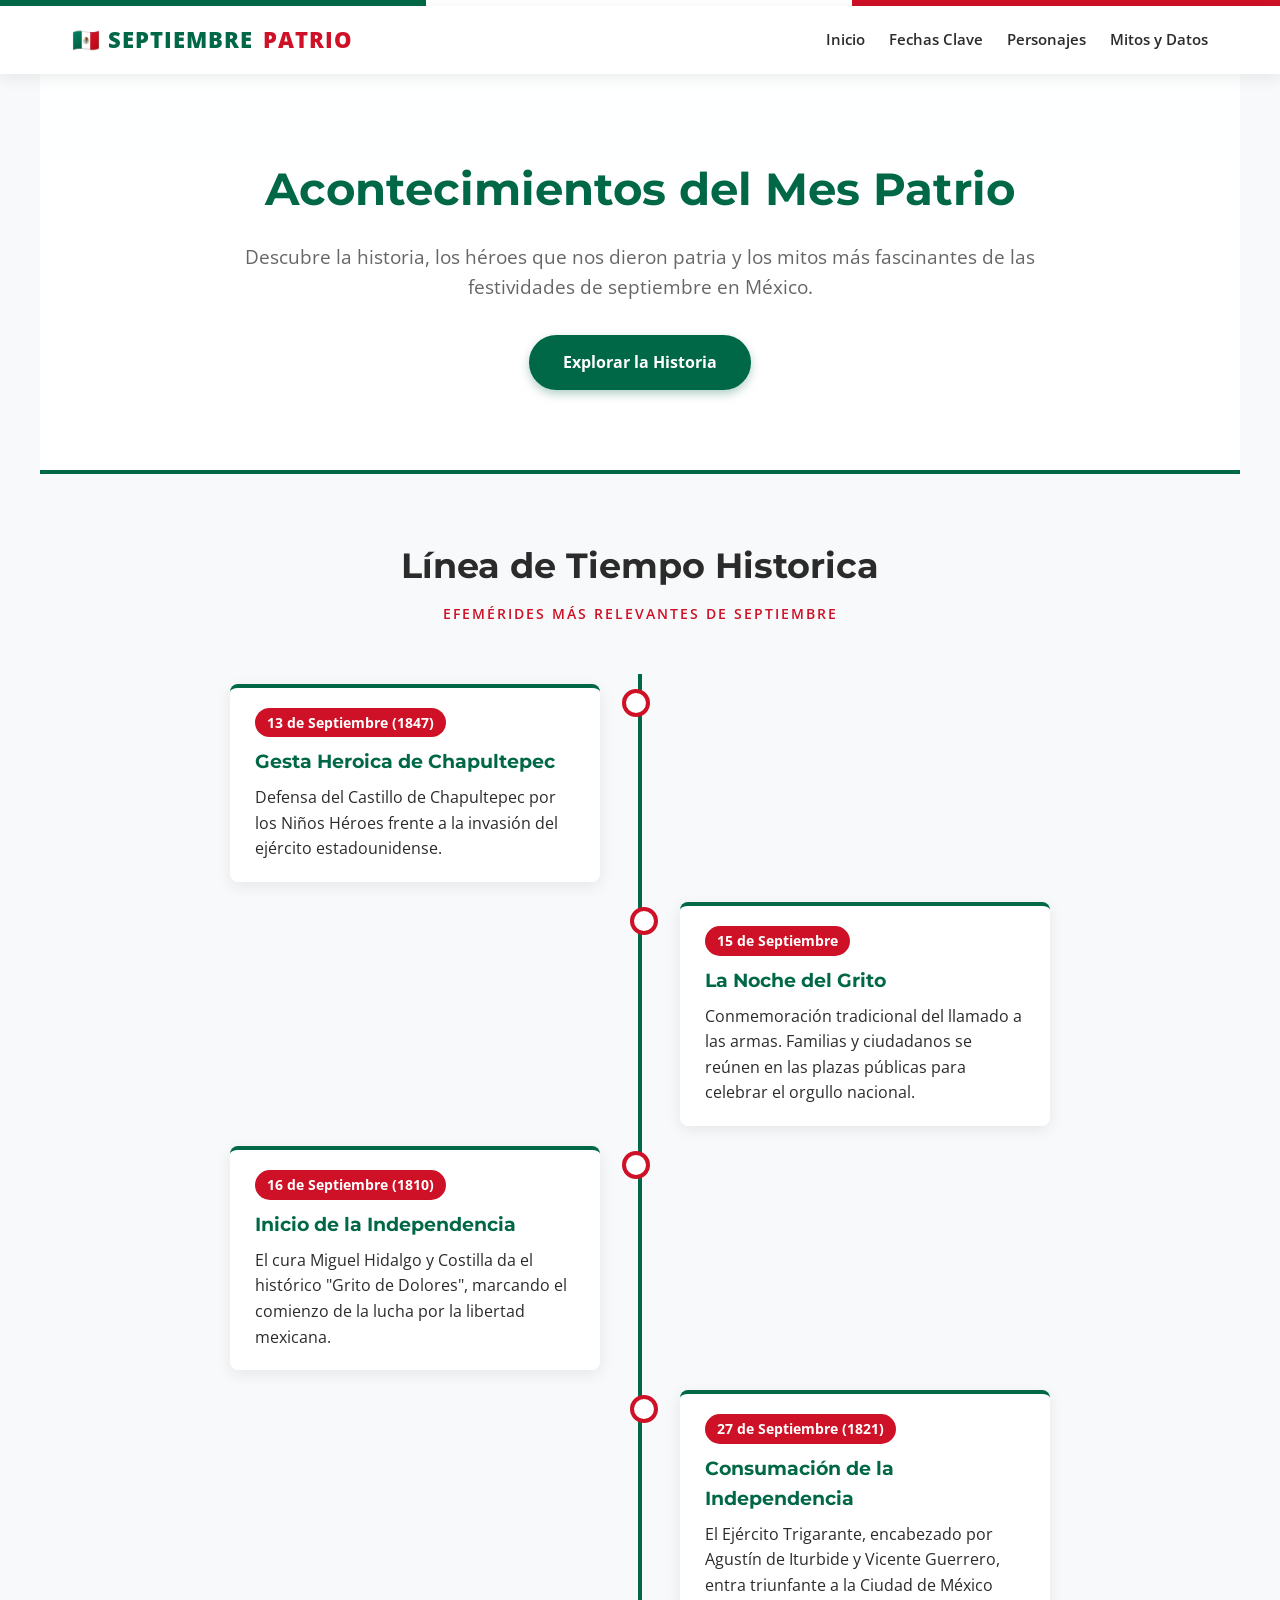
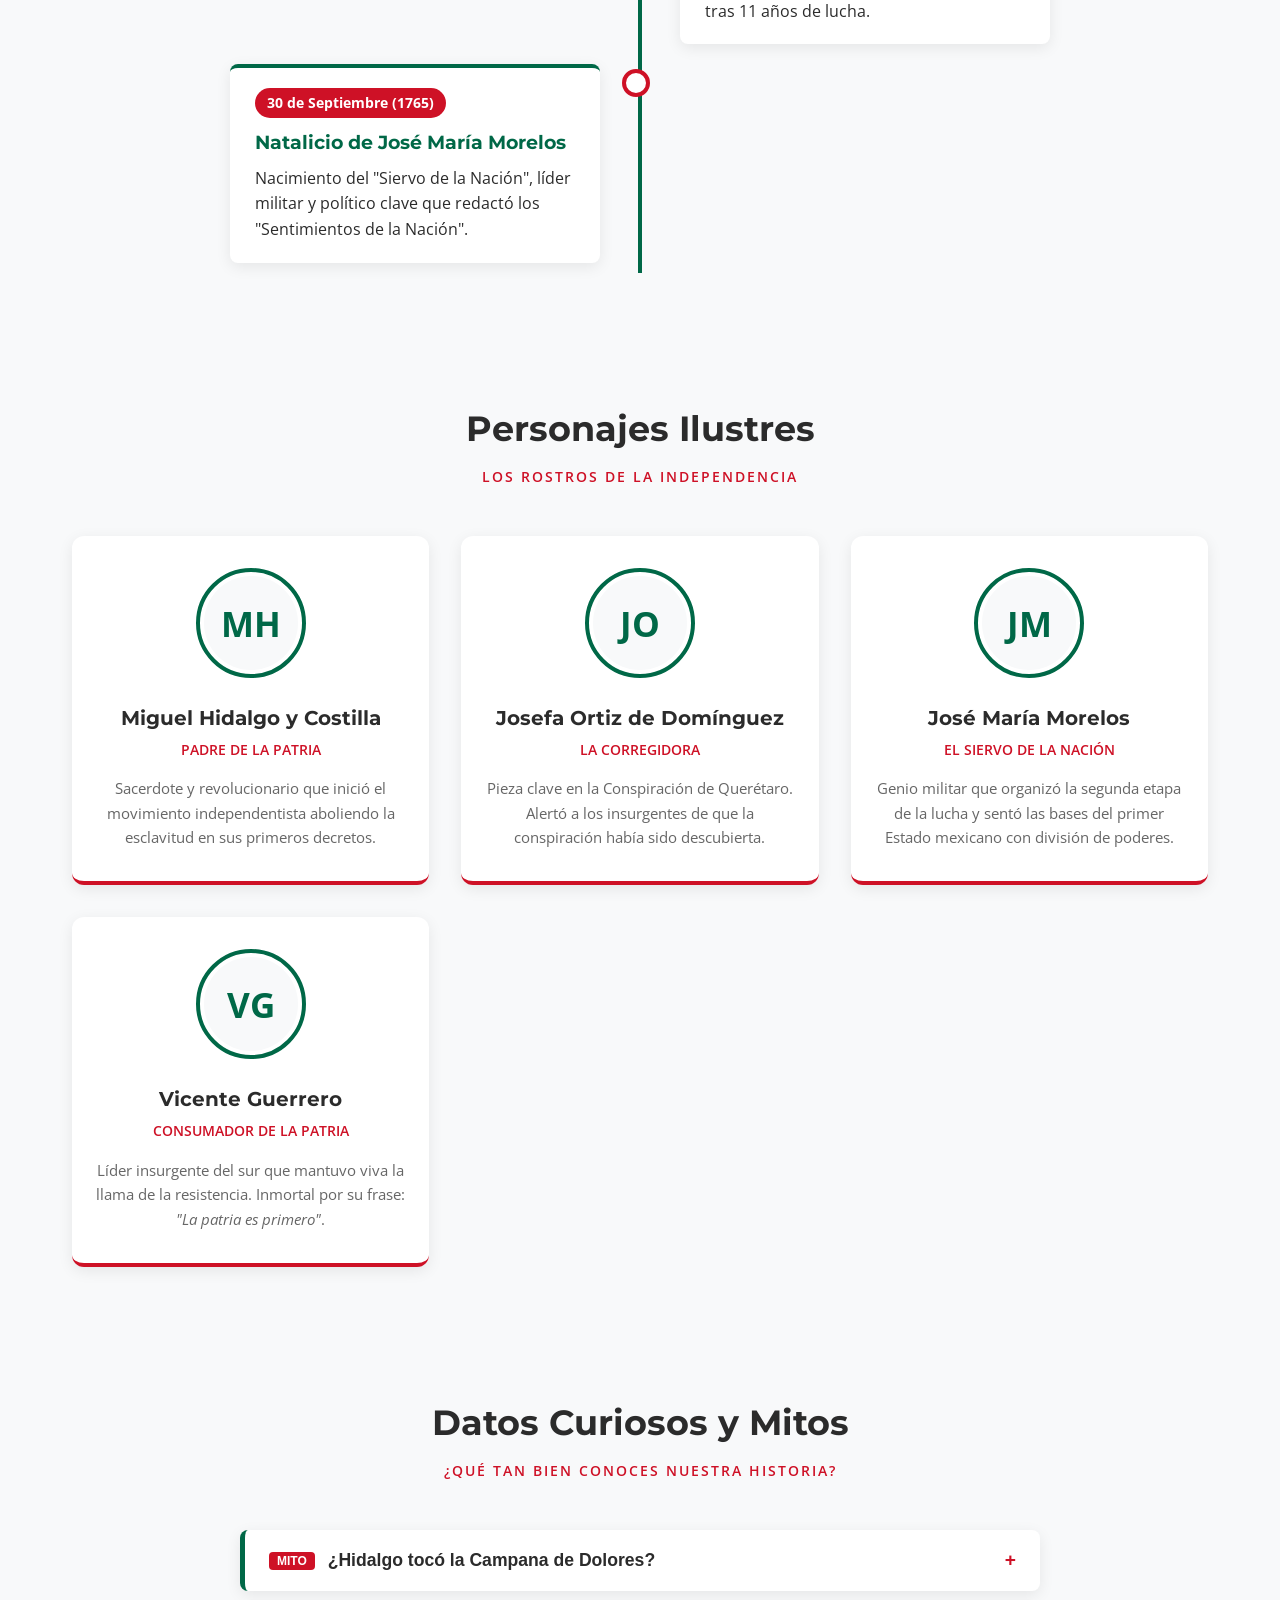
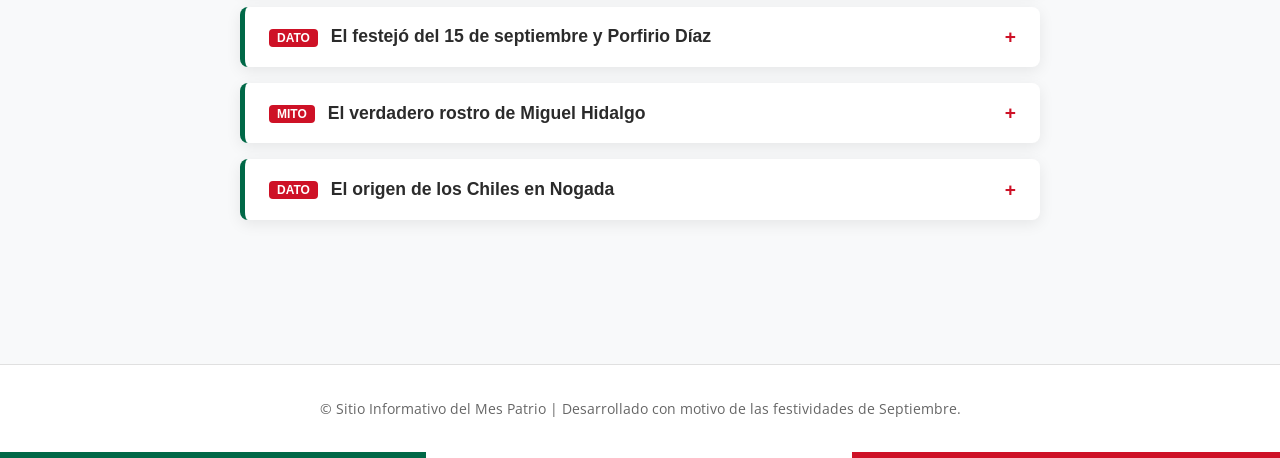
==== index.html @ 272db73e "Add files via upload" ====
<!DOCTYPE html>
<html lang="es">
<head>
    <meta charset="UTF-8">
    <meta name="viewport" content="width=device-width, initial-scale=1.0">
    <title>Acontecimientos del Mes Patrio - Septiembre</title>
    <!-- Fuente Google Fonts -->
    <link href="https://fonts.googleapis.com/css2?family=Montserrat:wght@400;600;700;800&family=Open+Sans:wght@400;600&display=swap" rel="stylesheet">
    
    <style>
                :root {
            --verde-patrio: #006847;
            --verde-hover: #004d34;
            --rojo-patrio: #CE1126;
            --rojo-hover: #a30d1e;
            --blanco: #FFFFFF;
            --gris-fondo: #F8F9FA;
            --gris-card: #FFFFFF;
            --texto-oscuro: #2B2B2B;
            --texto-suave: #666666;
            --dorado-acento: #D4AF37;
            --sombra-suave: 0 4px 15px rgba(0, 0, 0, 0.08);
            --sombra-fuerte: 0 8px 25px rgba(0, 0, 0, 0.15);
        }

        * {
            margin: 0;
            padding: 0;
            box-sizing: border-box;
        }

        body {
            font-family: 'Open Sans', sans-serif;
            background-color: var(--gris-fondo);
            color: var(--texto-oscuro);
            line-height: 1.6;
            scroll-behavior: smooth;
        }

        h1, h2, h3, h4 {
            font-family: 'Montserrat', sans-serif;
            font-weight: 700;
        }

        /* Listón tricolor superior */
        .liston-patrio {
            height: 6px;
            width: 100%;
            background: linear-gradient(90deg, var(--verde-patrio) 33.3%, var(--blanco) 33.3%, var(--blanco) 66.6%, var(--rojo-patrio) 66.6%);
        }

                header {
            background-color: var(--blanco);
            box-shadow: var(--sombra-suave);
            position: sticky;
            top: 0;
            z-index: 1000;
        }

        nav {
            max-width: 1200px;
            margin: 0 auto;
            display: flex;
            justify-content: space-between;
            align-items: center;
            padding: 1rem 2rem;
        }

        .logo {
            font-size: 1.4rem;
            font-weight: 800;
            color: var(--verde-patrio);
            text-transform: uppercase;
            letter-spacing: 1px;
            display: flex;
            align-items: center;
            gap: 10px;
        }

        .logo span {
            color: var(--rojo-patrio);
        }

        .nav-links {
            display: flex;
            list-style: none;
            gap: 1.5rem;
        }

        .nav-links a {
            text-decoration: none;
            color: var(--texto-oscuro);
            font-weight: 600;
            transition: color 0.3s ease;
            font-size: 0.95rem;
        }

        .nav-links a:hover {
            color: var(--verde-patrio);
        }

                .hero {
            background: linear-gradient(rgba(255, 255, 255, 0.92), rgba(255, 255, 255, 0.95)),
                        url('https://images.unsplash.com/photo-1568402102990-bc541580b59f?auto=format&fit=crop&q=80') center/cover;
            padding: 5rem 2rem;
            text-align: center;
            border-bottom: 4px solid var(--verde-patrio);
        }

        .hero-container {
            max-width: 800px;
            margin: 0 auto;
        }

        .hero h1 {
            font-size: 2.8rem;
            color: var(--verde-patrio);
            margin-bottom: 1rem;
        }

        .hero p {
            font-size: 1.2rem;
            color: var(--texto-suave);
            margin-bottom: 2rem;
        }

        .btn-accion {
            display: inline-block;
            background-color: var(--verde-patrio);
            color: var(--blanco);
            padding: 0.8rem 2rem;
            border-radius: 50px;
            text-decoration: none;
            font-weight: 700;
            transition: all 0.3s ease;
            box-shadow: 0 4px 10px rgba(0, 104, 71, 0.3);
            border: 2px solid var(--verde-patrio);
        }

        .btn-accion:hover {
            background-color: var(--verde-hover);
            transform: translateY(-2px);
            box-shadow: 0 6px 15px rgba(0, 104, 71, 0.4);
        }

                section {
            padding: 4rem 2rem;
            max-width: 1200px;
            margin: 0 auto;
        }

        .titulo-seccion {
            text-align: center;
            font-size: 2.2rem;
            margin-bottom: 0.5rem;
            color: var(--texto-oscuro);
        }

        .subtitulo-seccion {
            text-align: center;
            color: var(--rojo-patrio);
            font-weight: 600;
            text-transform: uppercase;
            letter-spacing: 2px;
            font-size: 0.9rem;
            margin-bottom: 3rem;
        }

                .timeline {
            position: relative;
            max-width: 900px;
            margin: 0 auto;
        }

        .timeline::after {
            content: '';
            position: absolute;
            width: 4px;
            background-color: var(--verde-patrio);
            top: 0;
            bottom: 0;
            left: 50%;
            margin-left: -2px;
        }

        .timeline-item {
            padding: 10px 40px;
            position: relative;
            background-color: inherit;
            width: 50%;
        }

        .timeline-item::after {
            content: '';
            position: absolute;
            width: 20px;
            height: 20px;
            right: -10px;
            background-color: var(--blanco);
            border: 4px solid var(--rojo-patrio);
            top: 15px;
            border-radius: 50%;
            z-index: 1;
        }

        .left {
            left: 0;
        }

        .right {
            left: 50%;
        }

        .right::after {
            left: -10px;
        }

        .timeline-content {
            padding: 20px 25px;
            background-color: var(--blanco);
            position: relative;
            border-radius: 8px;
            box-shadow: var(--sombra-suave);
            border-top: 4px solid var(--verde-patrio);
        }

        .timeline-fecha {
            display: inline-block;
            background-color: var(--rojo-patrio);
            color: var(--blanco);
            padding: 4px 12px;
            border-radius: 20px;
            font-size: 0.85rem;
            font-weight: 700;
            margin-bottom: 10px;
        }

        .timeline-content h3 {
            color: var(--verde-patrio);
            margin-bottom: 8px;
        }

                .grid-personajes {
            display: grid;
            grid-template-columns: repeat(auto-fit, minmax(280px, 1fr));
            gap: 2rem;
        }

        .card-personaje {
            background-color: var(--blanco);
            border-radius: 12px;
            overflow: hidden;
            box-shadow: var(--sombra-suave);
            transition: transform 0.3s ease, box-shadow 0.3s ease;
            border-bottom: 4px solid var(--rojo-patrio);
            text-align: center;
            padding: 2rem 1.5rem;
        }

        .card-personaje:hover {
            transform: translateY(-8px);
            box-shadow: var(--sombra-fuerte);
        }

        .avatar-container {
            width: 110px;
            height: 110px;
            margin: 0 auto 1.5rem auto;
            border-radius: 50%;
            border: 4px solid var(--verde-patrio);
            padding: 4px;
            background-color: var(--blanco);
        }

        .avatar-placeholder {
            width: 100%;
            height: 100%;
            border-radius: 50%;
            background-color: var(--gris-fondo);
            display: flex;
            align-items: center;
            justify-content: center;
            font-size: 2.2rem;
            color: var(--verde-patrio);
            font-weight: bold;
        }

        .card-personaje h3 {
            color: var(--texto-oscuro);
            font-size: 1.25rem;
            margin-bottom: 0.3rem;
        }

        .card-personaje .rol {
            color: var(--rojo-patrio);
            font-weight: 600;
            font-size: 0.85rem;
            margin-bottom: 1rem;
            text-transform: uppercase;
        }

        .card-personaje p {
            font-size: 0.95rem;
            color: var(--texto-suave);
        }

        .accordion-container {
            max-width: 800px;
            margin: 0 auto;
        }

        .accordion-item {
            background-color: var(--blanco);
            margin-bottom: 1rem;
            border-radius: 8px;
            box-shadow: var(--sombra-suave);
            border-left: 5px solid var(--verde-patrio);
            overflow: hidden;
        }

        .accordion-header {
            width: 100%;
            padding: 1.2rem 1.5rem;
            background: none;
            border: none;
            text-align: left;
            font-size: 1.1rem;
            font-weight: 700;
            color: var(--texto-oscuro);
            cursor: pointer;
            display: flex;
            justify-content: space-between;
            align-items: center;
            transition: background-color 0.3s ease;
        }

        .accordion-header:hover {
            background-color: rgba(0, 104, 71, 0.03);
        }

        .accordion-icon {
            font-size: 1.2rem;
            color: var(--rojo-patrio);
            transition: transform 0.3s ease;
        }

        .accordion-content {
            padding: 0 1.5rem;
            max-height: 0;
            overflow: hidden;
            transition: max-height 0.3s ease, padding 0.3s ease;
            background-color: #FAFAFA;
            color: var(--texto-suave);
        }

        .accordion-item.active .accordion-content {
            padding: 1.2rem 1.5rem;
            max-height: 300px;
            border-top: 1px solid #EEEEEE;
        }

        .accordion-item.active .accordion-icon {
            transform: rotate(45deg);
        }

        .badge-mito {
            background-color: var(--rojo-patrio);
            color: var(--blanco);
            font-size: 0.75rem;
            padding: 2px 8px;
            border-radius: 4px;
            margin-right: 8px;
            vertical-align: middle;
        }


        footer {
            background-color: var(--blanco);
            border-top: 1px solid #E0E0E0;
            padding-top: 2rem;
            margin-top: 4rem;
        }

        .footer-content {
            max-width: 1200px;
            margin: 0 auto;
            padding: 0 2rem 2rem 2rem;
            text-align: center;
        }

        .footer-content p {
            color: var(--texto-suave);
            font-size: 0.9rem;
        }

              @media (max-width: 768px) {
            .nav-links {
                display: none; /* En producción se puede agregar menú hamburguesa */
            }

            .hero h1 {
                font-size: 2rem;
            }

            .timeline::after {
                left: 31px;
            }

            .timeline-item {
                width: 100%;
                padding-left: 70px;
                padding-right: 25px;
            }

            .timeline-item::after {
                left: 21px;
            }

            .right {
                left: 0%;
            }
        }
    </style>
</head>
<body>

    <!-- LISTÓN PATRIO TRICOLOR SUPERIOR -->
    <div class="liston-patrio"></div>

    <!-- NAVEGACIÓN -->
    <header>
        <nav>
            <div class="logo">
                🇲🇽 Septiembre <span>Patrio</span>
            </div>
            <ul class="nav-links">
                <li><a href="#inicio">Inicio</a></li>
                <li><a href="#linea-tiempo">Fechas Clave</a></li>
                <li><a href="#personajes">Personajes</a></li>
                <li><a href="#mitos">Mitos y Datos</a></li>
            </ul>
        </nav>
    </header>

    <!-- HERO BANNER -->
    <section id="inicio" class="hero">
        <div class="hero-container">
            <h1>Acontecimientos del Mes Patrio</h1>
            <p>Descubre la historia, los héroes que nos dieron patria y los mitos más fascinantes de las festividades de septiembre en México.</p>
            <a href="#linea-tiempo" class="btn-accion">Explorar la Historia</a>
        </div>
    </section>

    <!-- SECCIÓN 1: LÍNEA DE TIEMPO -->
    <section id="linea-tiempo">
        <h2 class="titulo-seccion">Línea de Tiempo Historica</h2>
        <p class="subtitulo-seccion">Efemérides más relevantes de Septiembre</p>

        <div class="timeline">
            <!-- 13 Septiembre -->
            <div class="timeline-item left">
                <div class="timeline-content">
                    <span class="timeline-fecha">13 de Septiembre (1847)</span>
                    <h3>Gesta Heroica de Chapultepec</h3>
                    <p>Defensa del Castillo de Chapultepec por los Niños Héroes frente a la invasión del ejército estadounidense.</p>
                </div>
            </div>

            <!-- 15 Septiembre -->
            <div class="timeline-item right">
                <div class="timeline-content">
                    <span class="timeline-fecha">15 de Septiembre</span>
                    <h3>La Noche del Grito</h3>
                    <p>Conmemoración tradicional del llamado a las armas. Familias y ciudadanos se reúnen en las plazas públicas para celebrar el orgullo nacional.</p>
                </div>
            </div>

            <!-- 16 Septiembre -->
            <div class="timeline-item left">
                <div class="timeline-content">
                    <span class="timeline-fecha">16 de Septiembre (1810)</span>
                    <h3>Inicio de la Independencia</h3>
                    <p>El cura Miguel Hidalgo y Costilla da el histórico "Grito de Dolores", marcando el comienzo de la lucha por la libertad mexicana.</p>
                </div>
            </div>

            <!-- 27 Septiembre -->
            <div class="timeline-item right">
                <div class="timeline-content">
                    <span class="timeline-fecha">27 de Septiembre (1821)</span>
                    <h3>Consumación de la Independencia</h3>
                    <p>El Ejército Trigarante, encabezado por Agustín de Iturbide y Vicente Guerrero, entra triunfante a la Ciudad de México tras 11 años de lucha.</p>
                </div>
            </div>

            <!-- 30 Septiembre -->
            <div class="timeline-item left">
                <div class="timeline-content">
                    <span class="timeline-fecha">30 de Septiembre (1765)</span>
                    <h3>Natalicio de José María Morelos</h3>
                    <p>Nacimiento del "Siervo de la Nación", líder militar y político clave que redactó los "Sentimientos de la Nación".</p>
                </div>
            </div>
        </div>
    </section>

    <!-- SECCIÓN 2: PERSONAJES ILUSTRES -->
    <section id="personajes">
        <h2 class="titulo-seccion">Personajes Ilustres</h2>
        <p class="subtitulo-seccion">Los rostros de la Independencia</p>

        <div class="grid-personajes">
            <!-- Personaje 1 -->
            <div class="card-personaje">
                <div class="avatar-container">
                    <div class="avatar-placeholder">MH</div>
                </div>
                <h3>Miguel Hidalgo y Costilla</h3>
                <div class="rol">Padre de la Patria</div>
                <p>Sacerdote y revolucionario que inició el movimiento independentista aboliendo la esclavitud en sus primeros decretos.</p>
            </div>

            <!-- Personaje 2 -->
            <div class="card-personaje">
                <div class="avatar-container">
                    <div class="avatar-placeholder">JO</div>
                </div>
                <h3>Josefa Ortiz de Domínguez</h3>
                <div class="rol">La Corregidora</div>
                <p>Pieza clave en la Conspiración de Querétaro. Alertó a los insurgentes de que la conspiración había sido descubierta.</p>
            </div>

            <!-- Personaje 3 -->
            <div class="card-personaje">
                <div class="avatar-container">
                    <div class="avatar-placeholder">JM</div>
                </div>
                <h3>José María Morelos</h3>
                <div class="rol">El Siervo de la Nación</div>
                <p>Genio militar que organizó la segunda etapa de la lucha y sentó las bases del primer Estado mexicano con división de poderes.</p>
            </div>

            <!-- Personaje 4 -->
            <div class="card-personaje">
                <div class="avatar-container">
                    <div class="avatar-placeholder">VG</div>
                </div>
                <h3>Vicente Guerrero</h3>
                <div class="rol">Consumador de la Patria</div>
                <p>Líder insurgente del sur que mantuvo viva la llama de la resistencia. Inmortal por su frase: <em>"La patria es primero"</em>.</p>
            </div>
        </div>
    </section>

    <!-- SECCIÓN 3: DATOS CURIOSOS Y MITOS -->
    <section id="mitos">
        <h2 class="titulo-seccion">Datos Curiosos y Mitos</h2>
        <p class="subtitulo-seccion">¿Qué tan bien conoces nuestra historia?</p>

        <div class="accordion-container">
            <!-- Mito 1 -->
            <div class="accordion-item">
                <button class="accordion-header">
                    <span><span class="badge-mito">MITO</span> ¿Hidalgo tocó la Campana de Dolores?</span>
                    <span class="accordion-icon">+</span>
                </button>
                <div class="accordion-content">
                    <p><strong>La Realidad:</strong> Miguel Hidalgo no tocó la campana esa madrugada. Quien llamó a misa a los feligreses fue el campanero de la parroquia, José Galván, mientras Hidalgo convocaba a la gente en el atrio.</p>
                </div>
            </div>

            <!-- Mito 2 -->
            <div class="accordion-item">
                <button class="accordion-header">
                    <span><span class="badge-mito">DATO</span> El festejó del 15 de septiembre y Porfirio Díaz</span>
                    <span class="accordion-icon">+</span>
                </button>
                <div class="accordion-content">
                    <p>Existe el mito popular de que Porfirio Díaz movió el Grito al 15 de septiembre para hacerlo coincidir con su cumpleaños. Sin embargo, la celebración ya se realizaba desde la década de 1840 la noche del 15 para evitar la fatiga del mediodía siguiente.</p>
                </div>
            </div>

            <!-- Mito 3 -->
            <div class="accordion-item">
                <button class="accordion-header">
                    <span><span class="badge-mito">MITO</span> El verdadero rostro de Miguel Hidalgo</span>
                    <span class="accordion-icon">+</span>
                </button>
                <div class="accordion-content">
                    <p><strong>La Realidad:</strong> No existe ningún retrato contemporáneo realizado en vida a Miguel Hidalgo. El cuadro oficial más difundido fue pintado décadas después por encargo del emperador Maximiliano de Habsburgo, utilizando la figura de un sacerdote belga como modelo.</p>
                </div>
            </div>

            <!-- Mito 4 -->
            <div class="accordion-item">
                <button class="accordion-header">
                    <span><span class="badge-mito">DATO</span> El origen de los Chiles en Nogada</span>
                    <span class="accordion-icon">+</span>
                </button>
                <div class="accordion-content">
                    <p>Este célebre platillo fue creado por las monjas agustinas del convento de Santa Mónica en Puebla para celebrar la firma de los Tratados de Córdoba y homenajear a Agustín de Iturbide, representando los colores del Ejército Trigarante (verde, blanco y rojo).</p>
                </div>
            </div>
        </div>
    </section>

    <!-- FOOTER -->
    <footer>
        <div class="footer-content">
            <p>&copy; Sitio Informativo del Mes Patrio | Desarrollado con motivo de las festividades de Septiembre.</p>
        </div>
        <div class="liston-patrio"></div>
    </footer>

    <!-- INTERACTIVIDAD CON JAVASCRIPT -->
    <script>
        // Lógica para el Acordeón de Mitos y Datos Curiosos
        document.querySelectorAll('.accordion-header').forEach(button => {
            button.addEventListener('click', () => {
                const accordionItem = button.parentElement;
                
                // Cierra otros items abiertos
                document.querySelectorAll('.accordion-item').forEach(item => {
                    if (item !== accordionItem) {
                        item.classList.remove('active');
                    }
                });

                // Alterna el estado del clickeado
                accordionItem.classList.toggle('active');
            });
        });
    </script>
</body>
</html>
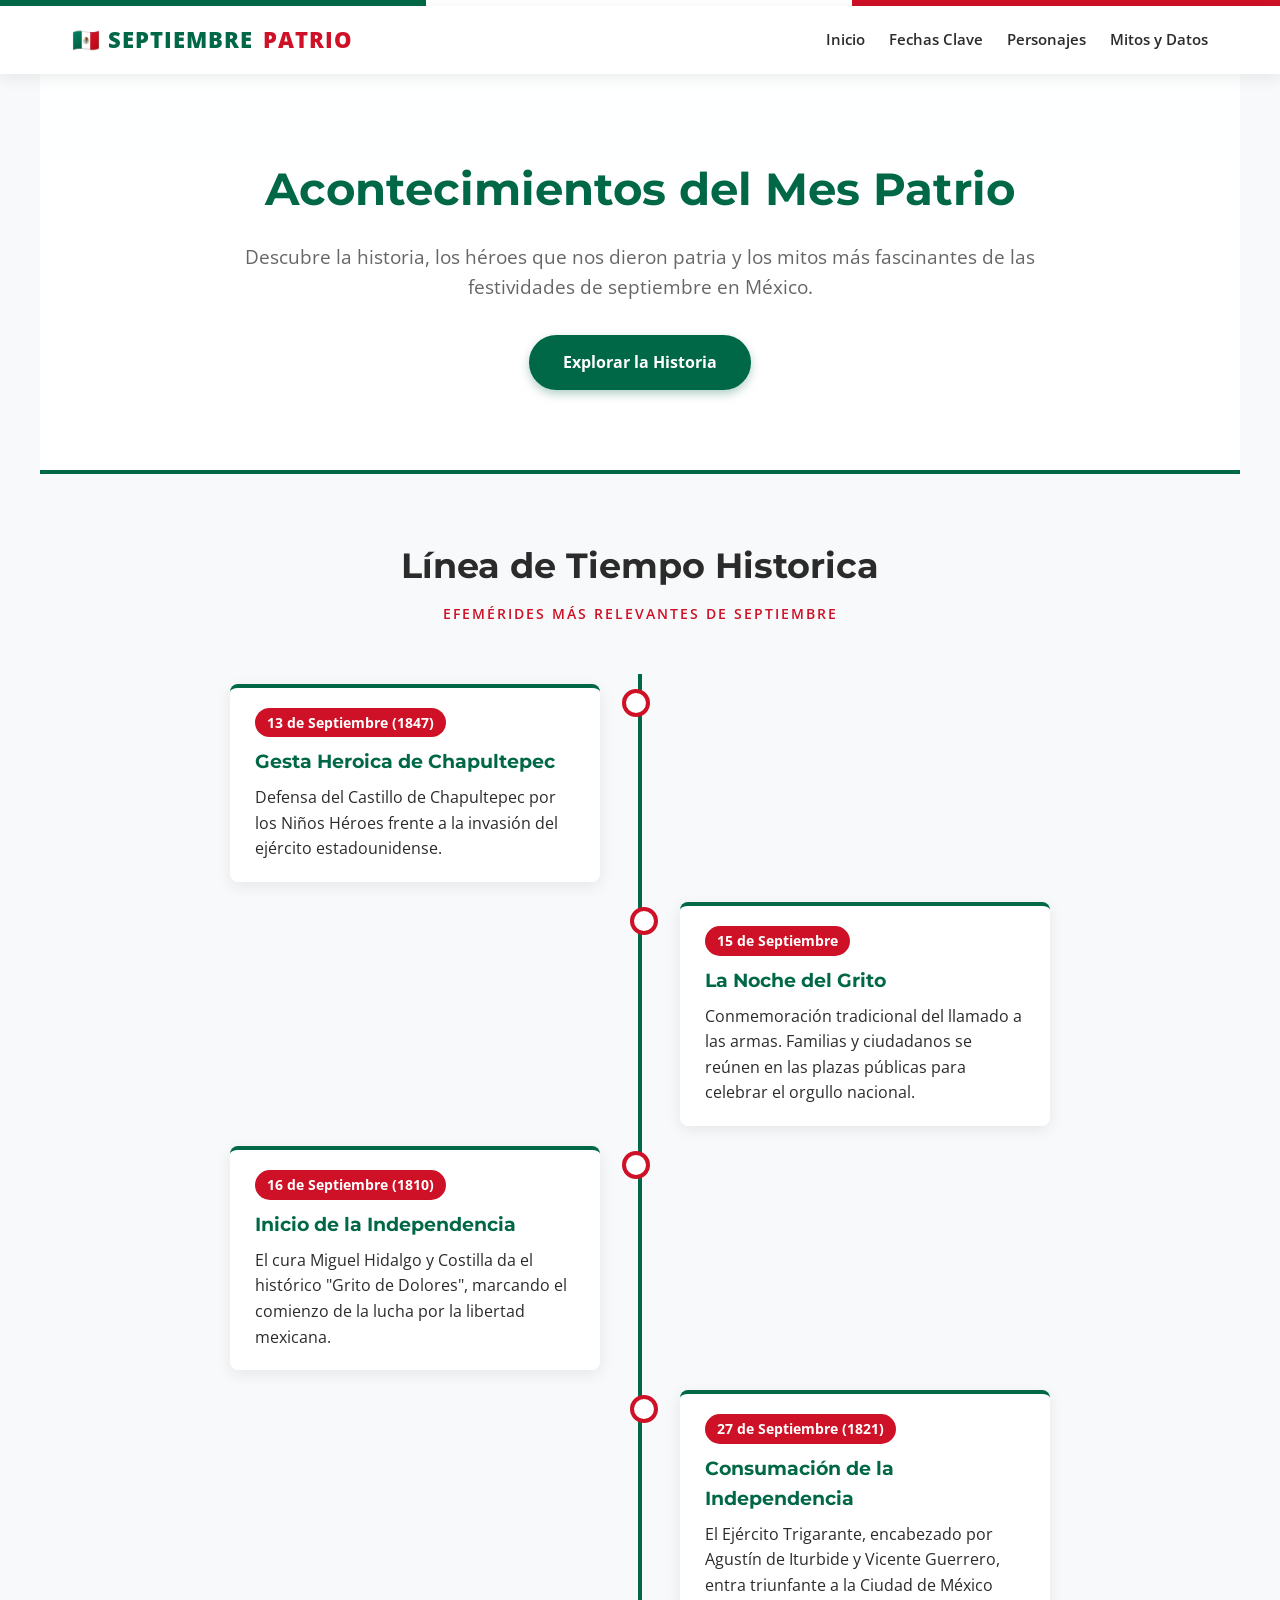
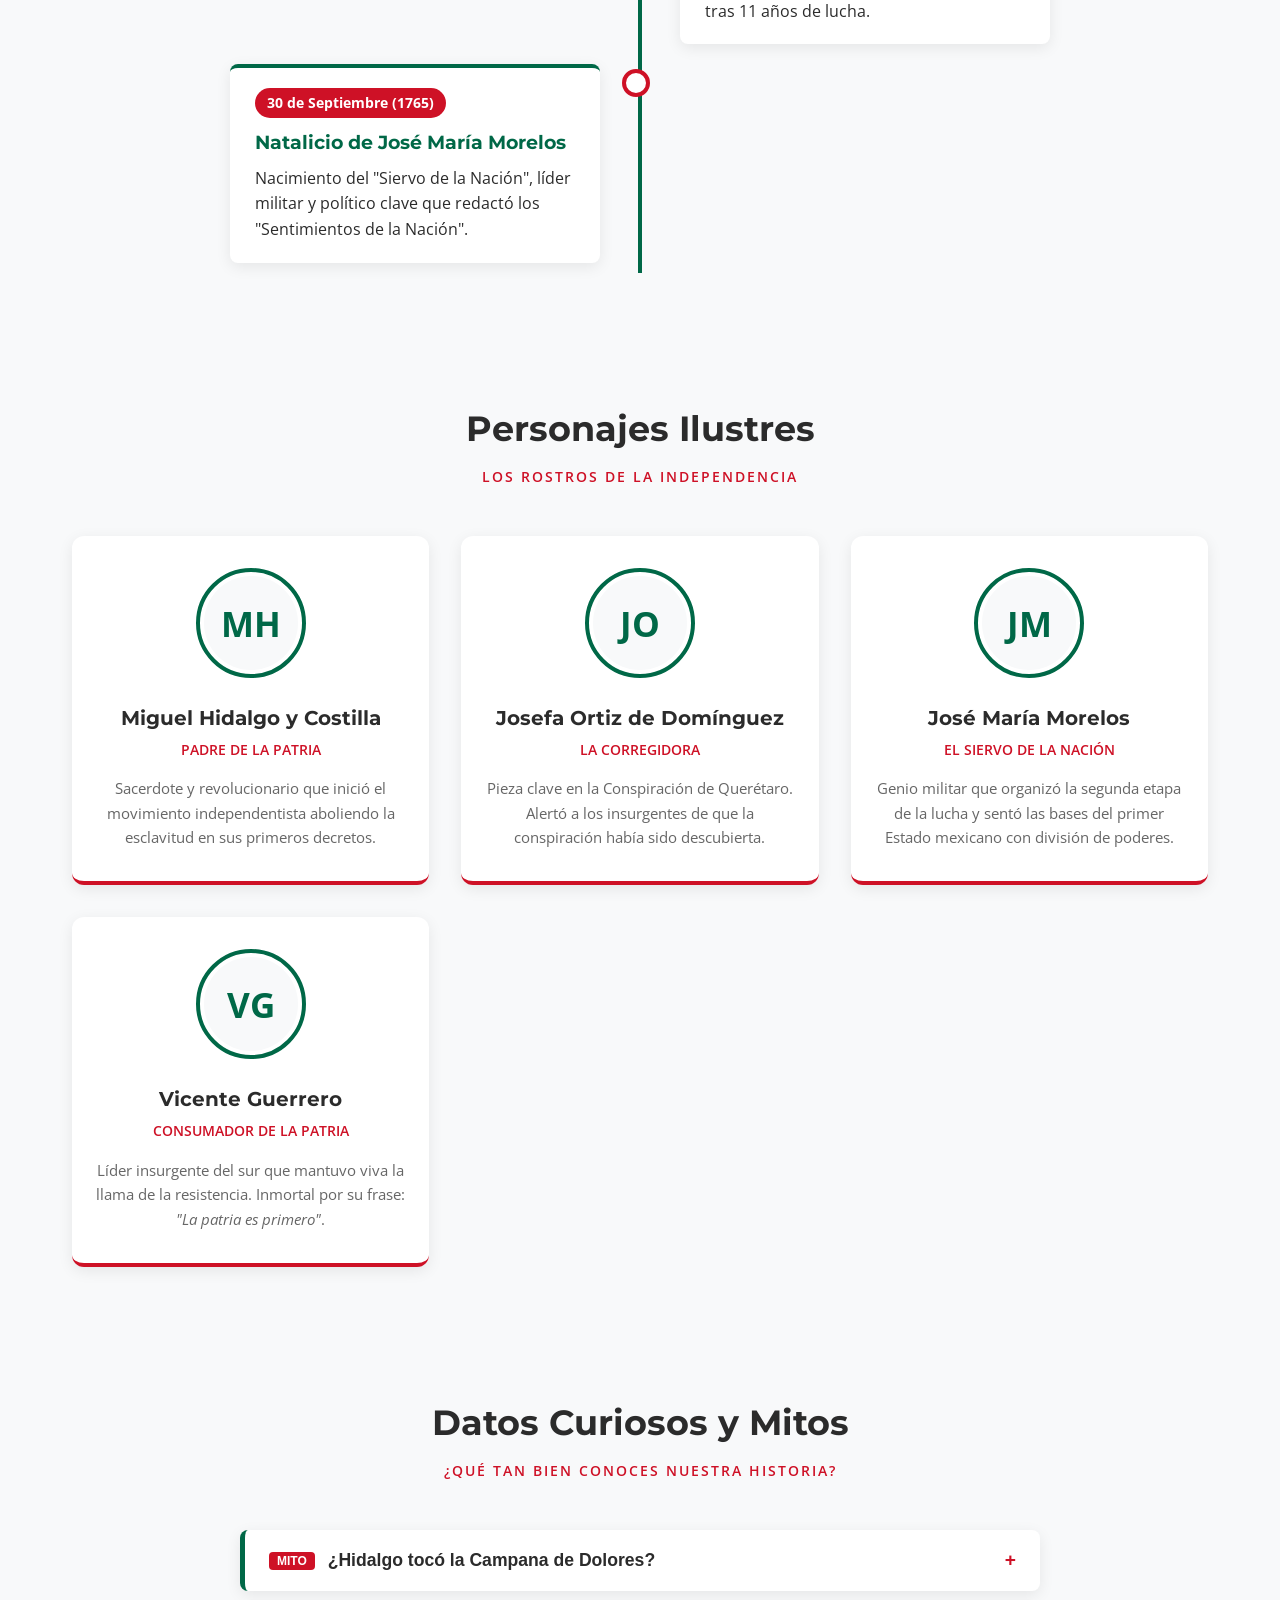
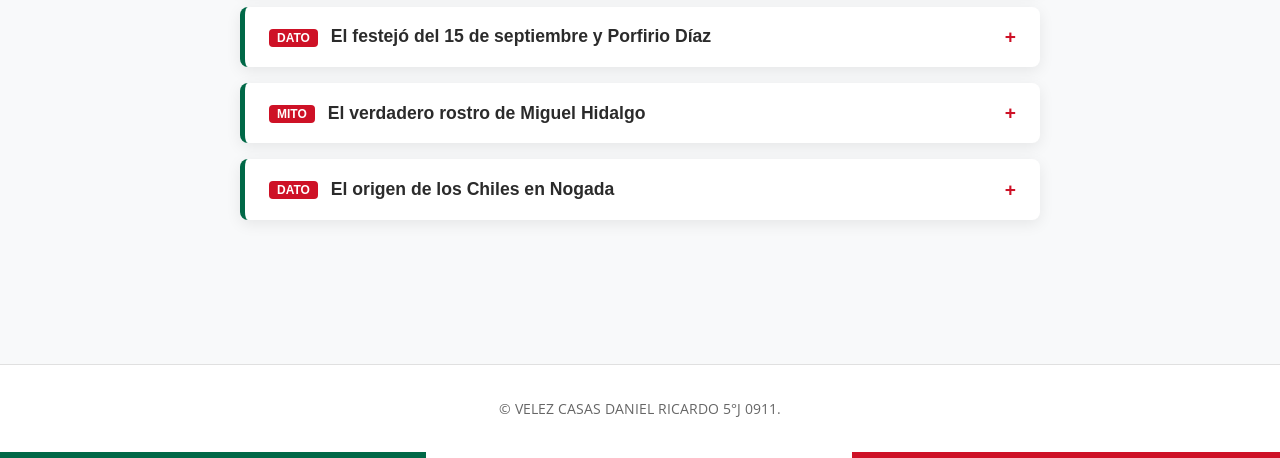
==== commit c0a9b565: "Update print statement from 'Hello' to 'Goodbye'" ====
--- a/index.html
+++ b/index.html
@@ -4,7 +4,6 @@
     <meta charset="UTF-8">
     <meta name="viewport" content="width=device-width, initial-scale=1.0">
     <title>Acontecimientos del Mes Patrio - Septiembre</title>
-    <!-- Fuente Google Fonts -->
     <link href="https://fonts.googleapis.com/css2?family=Montserrat:wght@400;600;700;800&family=Open+Sans:wght@400;600&display=swap" rel="stylesheet">
     
     <style>
@@ -395,7 +394,7 @@
 
               @media (max-width: 768px) {
             .nav-links {
-                display: none; /* En producción se puede agregar menú hamburguesa */
+                display: none;
             }
 
             .hero h1 {
@@ -423,11 +422,8 @@
     </style>
 </head>
 <body>
-
-    <!-- LISTÓN PATRIO TRICOLOR SUPERIOR -->
     <div class="liston-patrio"></div>
 
-    <!-- NAVEGACIÓN -->
     <header>
         <nav>
             <div class="logo">
@@ -442,7 +438,6 @@
         </nav>
     </header>
 
-    <!-- HERO BANNER -->
     <section id="inicio" class="hero">
         <div class="hero-container">
             <h1>Acontecimientos del Mes Patrio</h1>
@@ -451,13 +446,12 @@
         </div>
     </section>
 
-    <!-- SECCIÓN 1: LÍNEA DE TIEMPO -->
     <section id="linea-tiempo">
         <h2 class="titulo-seccion">Línea de Tiempo Historica</h2>
         <p class="subtitulo-seccion">Efemérides más relevantes de Septiembre</p>
 
         <div class="timeline">
-            <!-- 13 Septiembre -->
+
             <div class="timeline-item left">
                 <div class="timeline-content">
                     <span class="timeline-fecha">13 de Septiembre (1847)</span>
@@ -465,8 +459,6 @@
                     <p>Defensa del Castillo de Chapultepec por los Niños Héroes frente a la invasión del ejército estadounidense.</p>
                 </div>
             </div>
-
-            <!-- 15 Septiembre -->
             <div class="timeline-item right">
                 <div class="timeline-content">
                     <span class="timeline-fecha">15 de Septiembre</span>
@@ -475,7 +467,6 @@
                 </div>
             </div>
 
-            <!-- 16 Septiembre -->
             <div class="timeline-item left">
                 <div class="timeline-content">
                     <span class="timeline-fecha">16 de Septiembre (1810)</span>
@@ -484,7 +475,6 @@
                 </div>
             </div>
 
-            <!-- 27 Septiembre -->
             <div class="timeline-item right">
                 <div class="timeline-content">
                     <span class="timeline-fecha">27 de Septiembre (1821)</span>
@@ -492,8 +482,6 @@
                     <p>El Ejército Trigarante, encabezado por Agustín de Iturbide y Vicente Guerrero, entra triunfante a la Ciudad de México tras 11 años de lucha.</p>
                 </div>
             </div>
-
-            <!-- 30 Septiembre -->
             <div class="timeline-item left">
                 <div class="timeline-content">
                     <span class="timeline-fecha">30 de Septiembre (1765)</span>
@@ -504,13 +492,11 @@
         </div>
     </section>
 
-    <!-- SECCIÓN 2: PERSONAJES ILUSTRES -->
     <section id="personajes">
         <h2 class="titulo-seccion">Personajes Ilustres</h2>
         <p class="subtitulo-seccion">Los rostros de la Independencia</p>
 
         <div class="grid-personajes">
-            <!-- Personaje 1 -->
             <div class="card-personaje">
                 <div class="avatar-container">
                     <div class="avatar-placeholder">MH</div>
@@ -520,7 +506,6 @@
                 <p>Sacerdote y revolucionario que inició el movimiento independentista aboliendo la esclavitud en sus primeros decretos.</p>
             </div>
 
-            <!-- Personaje 2 -->
             <div class="card-personaje">
                 <div class="avatar-container">
                     <div class="avatar-placeholder">JO</div>
@@ -529,8 +514,6 @@
                 <div class="rol">La Corregidora</div>
                 <p>Pieza clave en la Conspiración de Querétaro. Alertó a los insurgentes de que la conspiración había sido descubierta.</p>
             </div>
-
-            <!-- Personaje 3 -->
             <div class="card-personaje">
                 <div class="avatar-container">
                     <div class="avatar-placeholder">JM</div>
@@ -540,7 +523,6 @@
                 <p>Genio militar que organizó la segunda etapa de la lucha y sentó las bases del primer Estado mexicano con división de poderes.</p>
             </div>
 
-            <!-- Personaje 4 -->
             <div class="card-personaje">
                 <div class="avatar-container">
                     <div class="avatar-placeholder">VG</div>
@@ -552,13 +534,11 @@
         </div>
     </section>
 
-    <!-- SECCIÓN 3: DATOS CURIOSOS Y MITOS -->
     <section id="mitos">
         <h2 class="titulo-seccion">Datos Curiosos y Mitos</h2>
         <p class="subtitulo-seccion">¿Qué tan bien conoces nuestra historia?</p>
 
         <div class="accordion-container">
-            <!-- Mito 1 -->
             <div class="accordion-item">
                 <button class="accordion-header">
                     <span><span class="badge-mito">MITO</span> ¿Hidalgo tocó la Campana de Dolores?</span>
@@ -569,7 +549,6 @@
                 </div>
             </div>
 
-            <!-- Mito 2 -->
             <div class="accordion-item">
                 <button class="accordion-header">
                     <span><span class="badge-mito">DATO</span> El festejó del 15 de septiembre y Porfirio Díaz</span>
@@ -580,7 +559,6 @@
                 </div>
             </div>
 
-            <!-- Mito 3 -->
             <div class="accordion-item">
                 <button class="accordion-header">
                     <span><span class="badge-mito">MITO</span> El verdadero rostro de Miguel Hidalgo</span>
@@ -591,7 +569,6 @@
                 </div>
             </div>
 
-            <!-- Mito 4 -->
             <div class="accordion-item">
                 <button class="accordion-header">
                     <span><span class="badge-mito">DATO</span> El origen de los Chiles en Nogada</span>
@@ -604,32 +581,27 @@
         </div>
     </section>
 
-    <!-- FOOTER -->
     <footer>
         <div class="footer-content">
-            <p>&copy; Sitio Informativo del Mes Patrio | Desarrollado con motivo de las festividades de Septiembre.</p>
+            <p>&copy; VELEZ CASAS DANIEL RICARDO 5°J 0911.</p>
         </div>
         <div class="liston-patrio"></div>
     </footer>
 
-    <!-- INTERACTIVIDAD CON JAVASCRIPT -->
     <script>
-        // Lógica para el Acordeón de Mitos y Datos Curiosos
         document.querySelectorAll('.accordion-header').forEach(button => {
             button.addEventListener('click', () => {
                 const accordionItem = button.parentElement;
                 
-                // Cierra otros items abiertos
                 document.querySelectorAll('.accordion-item').forEach(item => {
                     if (item !== accordionItem) {
                         item.classList.remove('active');
                     }
                 });
 
-                // Alterna el estado del clickeado
                 accordionItem.classList.toggle('active');
             });
         });
     </script>
 </body>
-</html>+</html>
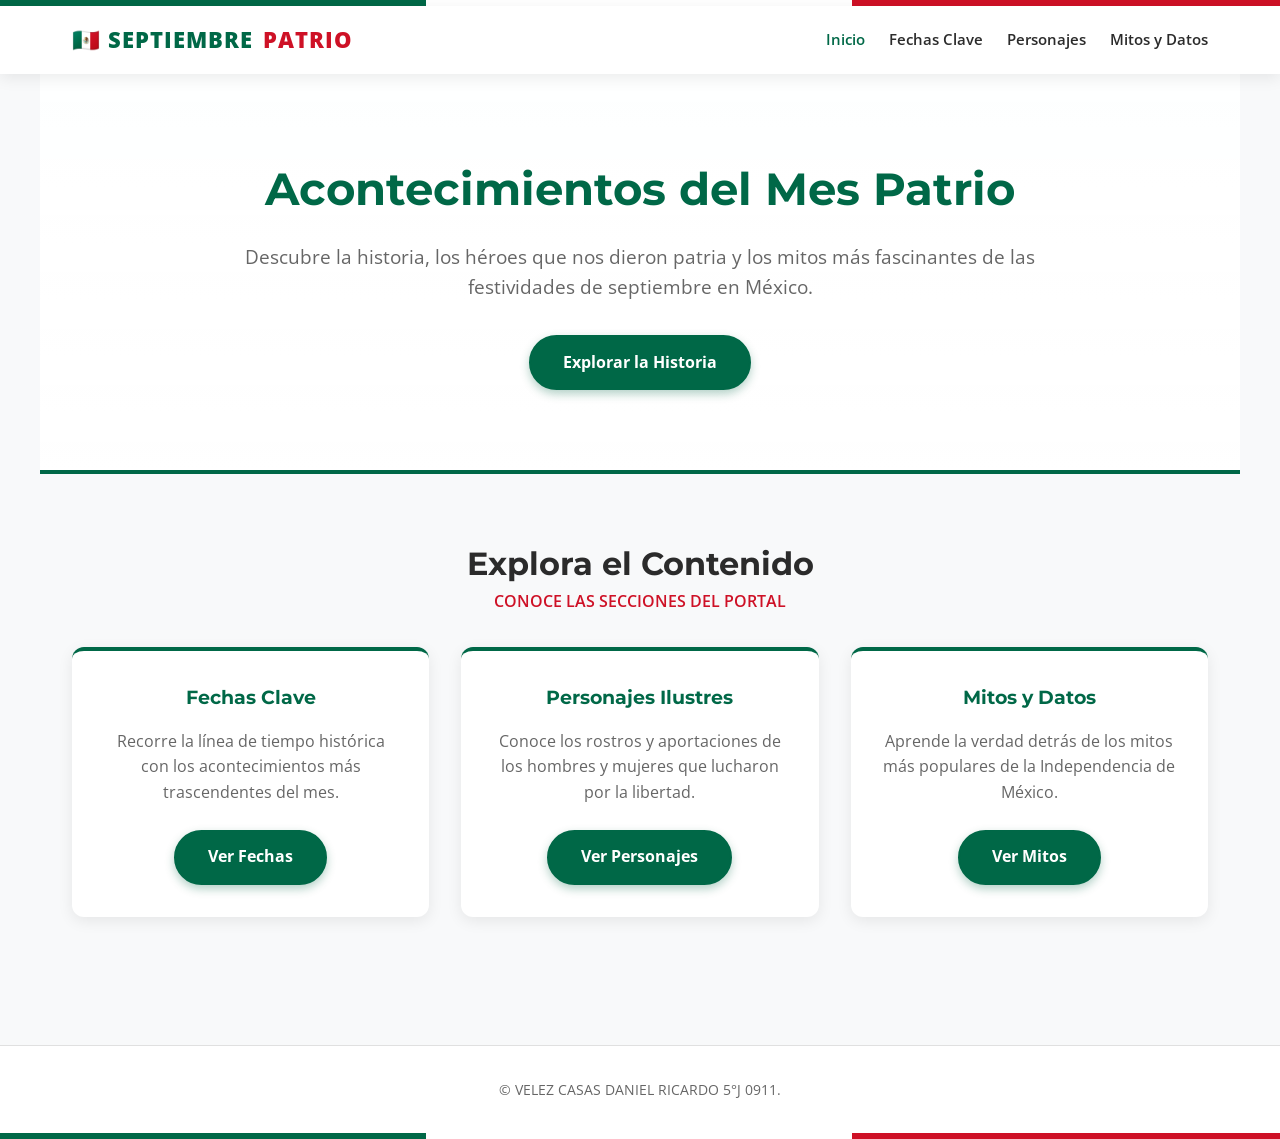
==== commit 1eb4d746: "Add files via upload" ====
--- a/index.html
+++ b/index.html
@@ -1,607 +1,259 @@
-<!DOCTYPE html>
-<html lang="es">
-<head>
-    <meta charset="UTF-8">
-    <meta name="viewport" content="width=device-width, initial-scale=1.0">
-    <title>Acontecimientos del Mes Patrio - Septiembre</title>
-    <link href="https://fonts.googleapis.com/css2?family=Montserrat:wght@400;600;700;800&family=Open+Sans:wght@400;600&display=swap" rel="stylesheet">
-    
-    <style>
-                :root {
-            --verde-patrio: #006847;
-            --verde-hover: #004d34;
-            --rojo-patrio: #CE1126;
-            --rojo-hover: #a30d1e;
-            --blanco: #FFFFFF;
-            --gris-fondo: #F8F9FA;
-            --gris-card: #FFFFFF;
-            --texto-oscuro: #2B2B2B;
-            --texto-suave: #666666;
-            --dorado-acento: #D4AF37;
-            --sombra-suave: 0 4px 15px rgba(0, 0, 0, 0.08);
-            --sombra-fuerte: 0 8px 25px rgba(0, 0, 0, 0.15);
-        }
-
-        * {
-            margin: 0;
-            padding: 0;
-            box-sizing: border-box;
-        }
-
-        body {
-            font-family: 'Open Sans', sans-serif;
-            background-color: var(--gris-fondo);
-            color: var(--texto-oscuro);
-            line-height: 1.6;
-            scroll-behavior: smooth;
-        }
-
-        h1, h2, h3, h4 {
-            font-family: 'Montserrat', sans-serif;
-            font-weight: 700;
-        }
-
-        /* Listón tricolor superior */
-        .liston-patrio {
-            height: 6px;
-            width: 100%;
-            background: linear-gradient(90deg, var(--verde-patrio) 33.3%, var(--blanco) 33.3%, var(--blanco) 66.6%, var(--rojo-patrio) 66.6%);
-        }
-
-                header {
-            background-color: var(--blanco);
-            box-shadow: var(--sombra-suave);
-            position: sticky;
-            top: 0;
-            z-index: 1000;
-        }
-
-        nav {
-            max-width: 1200px;
-            margin: 0 auto;
-            display: flex;
-            justify-content: space-between;
-            align-items: center;
-            padding: 1rem 2rem;
-        }
-
-        .logo {
-            font-size: 1.4rem;
-            font-weight: 800;
-            color: var(--verde-patrio);
-            text-transform: uppercase;
-            letter-spacing: 1px;
-            display: flex;
-            align-items: center;
-            gap: 10px;
-        }
-
-        .logo span {
-            color: var(--rojo-patrio);
-        }
-
-        .nav-links {
-            display: flex;
-            list-style: none;
-            gap: 1.5rem;
-        }
-
-        .nav-links a {
-            text-decoration: none;
-            color: var(--texto-oscuro);
-            font-weight: 600;
-            transition: color 0.3s ease;
-            font-size: 0.95rem;
-        }
-
-        .nav-links a:hover {
-            color: var(--verde-patrio);
-        }
-
-                .hero {
-            background: linear-gradient(rgba(255, 255, 255, 0.92), rgba(255, 255, 255, 0.95)),
-                        url('https://images.unsplash.com/photo-1568402102990-bc541580b59f?auto=format&fit=crop&q=80') center/cover;
-            padding: 5rem 2rem;
-            text-align: center;
-            border-bottom: 4px solid var(--verde-patrio);
-        }
-
-        .hero-container {
-            max-width: 800px;
-            margin: 0 auto;
-        }
-
-        .hero h1 {
-            font-size: 2.8rem;
-            color: var(--verde-patrio);
-            margin-bottom: 1rem;
-        }
-
-        .hero p {
-            font-size: 1.2rem;
-            color: var(--texto-suave);
-            margin-bottom: 2rem;
-        }
-
-        .btn-accion {
-            display: inline-block;
-            background-color: var(--verde-patrio);
-            color: var(--blanco);
-            padding: 0.8rem 2rem;
-            border-radius: 50px;
-            text-decoration: none;
-            font-weight: 700;
-            transition: all 0.3s ease;
-            box-shadow: 0 4px 10px rgba(0, 104, 71, 0.3);
-            border: 2px solid var(--verde-patrio);
-        }
-
-        .btn-accion:hover {
-            background-color: var(--verde-hover);
-            transform: translateY(-2px);
-            box-shadow: 0 6px 15px rgba(0, 104, 71, 0.4);
-        }
-
-                section {
-            padding: 4rem 2rem;
-            max-width: 1200px;
-            margin: 0 auto;
-        }
-
-        .titulo-seccion {
-            text-align: center;
-            font-size: 2.2rem;
-            margin-bottom: 0.5rem;
-            color: var(--texto-oscuro);
-        }
-
-        .subtitulo-seccion {
-            text-align: center;
-            color: var(--rojo-patrio);
-            font-weight: 600;
-            text-transform: uppercase;
-            letter-spacing: 2px;
-            font-size: 0.9rem;
-            margin-bottom: 3rem;
-        }
-
-                .timeline {
-            position: relative;
-            max-width: 900px;
-            margin: 0 auto;
-        }
-
-        .timeline::after {
-            content: '';
-            position: absolute;
-            width: 4px;
-            background-color: var(--verde-patrio);
-            top: 0;
-            bottom: 0;
-            left: 50%;
-            margin-left: -2px;
-        }
-
-        .timeline-item {
-            padding: 10px 40px;
-            position: relative;
-            background-color: inherit;
-            width: 50%;
-        }
-
-        .timeline-item::after {
-            content: '';
-            position: absolute;
-            width: 20px;
-            height: 20px;
-            right: -10px;
-            background-color: var(--blanco);
-            border: 4px solid var(--rojo-patrio);
-            top: 15px;
-            border-radius: 50%;
-            z-index: 1;
-        }
-
-        .left {
-            left: 0;
-        }
-
-        .right {
-            left: 50%;
-        }
-
-        .right::after {
-            left: -10px;
-        }
-
-        .timeline-content {
-            padding: 20px 25px;
-            background-color: var(--blanco);
-            position: relative;
-            border-radius: 8px;
-            box-shadow: var(--sombra-suave);
-            border-top: 4px solid var(--verde-patrio);
-        }
-
-        .timeline-fecha {
-            display: inline-block;
-            background-color: var(--rojo-patrio);
-            color: var(--blanco);
-            padding: 4px 12px;
-            border-radius: 20px;
-            font-size: 0.85rem;
-            font-weight: 700;
-            margin-bottom: 10px;
-        }
-
-        .timeline-content h3 {
-            color: var(--verde-patrio);
-            margin-bottom: 8px;
-        }
-
-                .grid-personajes {
-            display: grid;
-            grid-template-columns: repeat(auto-fit, minmax(280px, 1fr));
-            gap: 2rem;
-        }
-
-        .card-personaje {
-            background-color: var(--blanco);
-            border-radius: 12px;
-            overflow: hidden;
-            box-shadow: var(--sombra-suave);
-            transition: transform 0.3s ease, box-shadow 0.3s ease;
-            border-bottom: 4px solid var(--rojo-patrio);
-            text-align: center;
-            padding: 2rem 1.5rem;
-        }
-
-        .card-personaje:hover {
-            transform: translateY(-8px);
-            box-shadow: var(--sombra-fuerte);
-        }
-
-        .avatar-container {
-            width: 110px;
-            height: 110px;
-            margin: 0 auto 1.5rem auto;
-            border-radius: 50%;
-            border: 4px solid var(--verde-patrio);
-            padding: 4px;
-            background-color: var(--blanco);
-        }
-
-        .avatar-placeholder {
-            width: 100%;
-            height: 100%;
-            border-radius: 50%;
-            background-color: var(--gris-fondo);
-            display: flex;
-            align-items: center;
-            justify-content: center;
-            font-size: 2.2rem;
-            color: var(--verde-patrio);
-            font-weight: bold;
-        }
-
-        .card-personaje h3 {
-            color: var(--texto-oscuro);
-            font-size: 1.25rem;
-            margin-bottom: 0.3rem;
-        }
-
-        .card-personaje .rol {
-            color: var(--rojo-patrio);
-            font-weight: 600;
-            font-size: 0.85rem;
-            margin-bottom: 1rem;
-            text-transform: uppercase;
-        }
-
-        .card-personaje p {
-            font-size: 0.95rem;
-            color: var(--texto-suave);
-        }
-
-        .accordion-container {
-            max-width: 800px;
-            margin: 0 auto;
-        }
-
-        .accordion-item {
-            background-color: var(--blanco);
-            margin-bottom: 1rem;
-            border-radius: 8px;
-            box-shadow: var(--sombra-suave);
-            border-left: 5px solid var(--verde-patrio);
-            overflow: hidden;
-        }
-
-        .accordion-header {
-            width: 100%;
-            padding: 1.2rem 1.5rem;
-            background: none;
-            border: none;
-            text-align: left;
-            font-size: 1.1rem;
-            font-weight: 700;
-            color: var(--texto-oscuro);
-            cursor: pointer;
-            display: flex;
-            justify-content: space-between;
-            align-items: center;
-            transition: background-color 0.3s ease;
-        }
-
-        .accordion-header:hover {
-            background-color: rgba(0, 104, 71, 0.03);
-        }
-
-        .accordion-icon {
-            font-size: 1.2rem;
-            color: var(--rojo-patrio);
-            transition: transform 0.3s ease;
-        }
-
-        .accordion-content {
-            padding: 0 1.5rem;
-            max-height: 0;
-            overflow: hidden;
-            transition: max-height 0.3s ease, padding 0.3s ease;
-            background-color: #FAFAFA;
-            color: var(--texto-suave);
-        }
-
-        .accordion-item.active .accordion-content {
-            padding: 1.2rem 1.5rem;
-            max-height: 300px;
-            border-top: 1px solid #EEEEEE;
-        }
-
-        .accordion-item.active .accordion-icon {
-            transform: rotate(45deg);
-        }
-
-        .badge-mito {
-            background-color: var(--rojo-patrio);
-            color: var(--blanco);
-            font-size: 0.75rem;
-            padding: 2px 8px;
-            border-radius: 4px;
-            margin-right: 8px;
-            vertical-align: middle;
-        }
-
-
-        footer {
-            background-color: var(--blanco);
-            border-top: 1px solid #E0E0E0;
-            padding-top: 2rem;
-            margin-top: 4rem;
-        }
-
-        .footer-content {
-            max-width: 1200px;
-            margin: 0 auto;
-            padding: 0 2rem 2rem 2rem;
-            text-align: center;
-        }
-
-        .footer-content p {
-            color: var(--texto-suave);
-            font-size: 0.9rem;
-        }
-
-              @media (max-width: 768px) {
-            .nav-links {
-                display: none;
-            }
-
-            .hero h1 {
-                font-size: 2rem;
-            }
-
-            .timeline::after {
-                left: 31px;
-            }
-
-            .timeline-item {
-                width: 100%;
-                padding-left: 70px;
-                padding-right: 25px;
-            }
-
-            .timeline-item::after {
-                left: 21px;
-            }
-
-            .right {
-                left: 0%;
-            }
-        }
-    </style>
-</head>
-<body>
-    <div class="liston-patrio"></div>
-
-    <header>
-        <nav>
-            <div class="logo">
-                🇲🇽 Septiembre <span>Patrio</span>
-            </div>
-            <ul class="nav-links">
-                <li><a href="#inicio">Inicio</a></li>
-                <li><a href="#linea-tiempo">Fechas Clave</a></li>
-                <li><a href="#personajes">Personajes</a></li>
-                <li><a href="#mitos">Mitos y Datos</a></li>
-            </ul>
-        </nav>
-    </header>
-
-    <section id="inicio" class="hero">
-        <div class="hero-container">
-            <h1>Acontecimientos del Mes Patrio</h1>
-            <p>Descubre la historia, los héroes que nos dieron patria y los mitos más fascinantes de las festividades de septiembre en México.</p>
-            <a href="#linea-tiempo" class="btn-accion">Explorar la Historia</a>
-        </div>
-    </section>
-
-    <section id="linea-tiempo">
-        <h2 class="titulo-seccion">Línea de Tiempo Historica</h2>
-        <p class="subtitulo-seccion">Efemérides más relevantes de Septiembre</p>
-
-        <div class="timeline">
-
-            <div class="timeline-item left">
-                <div class="timeline-content">
-                    <span class="timeline-fecha">13 de Septiembre (1847)</span>
-                    <h3>Gesta Heroica de Chapultepec</h3>
-                    <p>Defensa del Castillo de Chapultepec por los Niños Héroes frente a la invasión del ejército estadounidense.</p>
-                </div>
-            </div>
-            <div class="timeline-item right">
-                <div class="timeline-content">
-                    <span class="timeline-fecha">15 de Septiembre</span>
-                    <h3>La Noche del Grito</h3>
-                    <p>Conmemoración tradicional del llamado a las armas. Familias y ciudadanos se reúnen en las plazas públicas para celebrar el orgullo nacional.</p>
-                </div>
-            </div>
-
-            <div class="timeline-item left">
-                <div class="timeline-content">
-                    <span class="timeline-fecha">16 de Septiembre (1810)</span>
-                    <h3>Inicio de la Independencia</h3>
-                    <p>El cura Miguel Hidalgo y Costilla da el histórico "Grito de Dolores", marcando el comienzo de la lucha por la libertad mexicana.</p>
-                </div>
-            </div>
-
-            <div class="timeline-item right">
-                <div class="timeline-content">
-                    <span class="timeline-fecha">27 de Septiembre (1821)</span>
-                    <h3>Consumación de la Independencia</h3>
-                    <p>El Ejército Trigarante, encabezado por Agustín de Iturbide y Vicente Guerrero, entra triunfante a la Ciudad de México tras 11 años de lucha.</p>
-                </div>
-            </div>
-            <div class="timeline-item left">
-                <div class="timeline-content">
-                    <span class="timeline-fecha">30 de Septiembre (1765)</span>
-                    <h3>Natalicio de José María Morelos</h3>
-                    <p>Nacimiento del "Siervo de la Nación", líder militar y político clave que redactó los "Sentimientos de la Nación".</p>
-                </div>
-            </div>
-        </div>
-    </section>
-
-    <section id="personajes">
-        <h2 class="titulo-seccion">Personajes Ilustres</h2>
-        <p class="subtitulo-seccion">Los rostros de la Independencia</p>
-
-        <div class="grid-personajes">
-            <div class="card-personaje">
-                <div class="avatar-container">
-                    <div class="avatar-placeholder">MH</div>
-                </div>
-                <h3>Miguel Hidalgo y Costilla</h3>
-                <div class="rol">Padre de la Patria</div>
-                <p>Sacerdote y revolucionario que inició el movimiento independentista aboliendo la esclavitud en sus primeros decretos.</p>
-            </div>
-
-            <div class="card-personaje">
-                <div class="avatar-container">
-                    <div class="avatar-placeholder">JO</div>
-                </div>
-                <h3>Josefa Ortiz de Domínguez</h3>
-                <div class="rol">La Corregidora</div>
-                <p>Pieza clave en la Conspiración de Querétaro. Alertó a los insurgentes de que la conspiración había sido descubierta.</p>
-            </div>
-            <div class="card-personaje">
-                <div class="avatar-container">
-                    <div class="avatar-placeholder">JM</div>
-                </div>
-                <h3>José María Morelos</h3>
-                <div class="rol">El Siervo de la Nación</div>
-                <p>Genio militar que organizó la segunda etapa de la lucha y sentó las bases del primer Estado mexicano con división de poderes.</p>
-            </div>
-
-            <div class="card-personaje">
-                <div class="avatar-container">
-                    <div class="avatar-placeholder">VG</div>
-                </div>
-                <h3>Vicente Guerrero</h3>
-                <div class="rol">Consumador de la Patria</div>
-                <p>Líder insurgente del sur que mantuvo viva la llama de la resistencia. Inmortal por su frase: <em>"La patria es primero"</em>.</p>
-            </div>
-        </div>
-    </section>
-
-    <section id="mitos">
-        <h2 class="titulo-seccion">Datos Curiosos y Mitos</h2>
-        <p class="subtitulo-seccion">¿Qué tan bien conoces nuestra historia?</p>
-
-        <div class="accordion-container">
-            <div class="accordion-item">
-                <button class="accordion-header">
-                    <span><span class="badge-mito">MITO</span> ¿Hidalgo tocó la Campana de Dolores?</span>
-                    <span class="accordion-icon">+</span>
-                </button>
-                <div class="accordion-content">
-                    <p><strong>La Realidad:</strong> Miguel Hidalgo no tocó la campana esa madrugada. Quien llamó a misa a los feligreses fue el campanero de la parroquia, José Galván, mientras Hidalgo convocaba a la gente en el atrio.</p>
-                </div>
-            </div>
-
-            <div class="accordion-item">
-                <button class="accordion-header">
-                    <span><span class="badge-mito">DATO</span> El festejó del 15 de septiembre y Porfirio Díaz</span>
-                    <span class="accordion-icon">+</span>
-                </button>
-                <div class="accordion-content">
-                    <p>Existe el mito popular de que Porfirio Díaz movió el Grito al 15 de septiembre para hacerlo coincidir con su cumpleaños. Sin embargo, la celebración ya se realizaba desde la década de 1840 la noche del 15 para evitar la fatiga del mediodía siguiente.</p>
-                </div>
-            </div>
-
-            <div class="accordion-item">
-                <button class="accordion-header">
-                    <span><span class="badge-mito">MITO</span> El verdadero rostro de Miguel Hidalgo</span>
-                    <span class="accordion-icon">+</span>
-                </button>
-                <div class="accordion-content">
-                    <p><strong>La Realidad:</strong> No existe ningún retrato contemporáneo realizado en vida a Miguel Hidalgo. El cuadro oficial más difundido fue pintado décadas después por encargo del emperador Maximiliano de Habsburgo, utilizando la figura de un sacerdote belga como modelo.</p>
-                </div>
-            </div>
-
-            <div class="accordion-item">
-                <button class="accordion-header">
-                    <span><span class="badge-mito">DATO</span> El origen de los Chiles en Nogada</span>
-                    <span class="accordion-icon">+</span>
-                </button>
-                <div class="accordion-content">
-                    <p>Este célebre platillo fue creado por las monjas agustinas del convento de Santa Mónica en Puebla para celebrar la firma de los Tratados de Córdoba y homenajear a Agustín de Iturbide, representando los colores del Ejército Trigarante (verde, blanco y rojo).</p>
-                </div>
-            </div>
-        </div>
-    </section>
-
-    <footer>
-        <div class="footer-content">
-            <p>&copy; VELEZ CASAS DANIEL RICARDO 5°J 0911.</p>
-        </div>
-        <div class="liston-patrio"></div>
-    </footer>
-
-    <script>
-        document.querySelectorAll('.accordion-header').forEach(button => {
-            button.addEventListener('click', () => {
-                const accordionItem = button.parentElement;
-                
-                document.querySelectorAll('.accordion-item').forEach(item => {
-                    if (item !== accordionItem) {
-                        item.classList.remove('active');
-                    }
-                });
-
-                accordionItem.classList.toggle('active');
-            });
-        });
-    </script>
-</body>
-</html>
+<!DOCTYPE html>
+<html lang="es">
+<head>
+    <meta charset="UTF-8">
+    <meta name="viewport" content="width=device-width, initial-scale=1.0">
+    <title>Inicio - Acontecimientos del Mes Patrio</title>
+    <link href="https://fonts.googleapis.com/css2?family=Montserrat:wght@400;600;700;800&family=Open+Sans:wght@400;600&display=swap" rel="stylesheet">
+    
+    <style>
+        :root {
+            --verde-patrio: #006847;
+            --verde-hover: #004d34;
+            --rojo-patrio: #CE1126;
+            --rojo-hover: #a30d1e;
+            --blanco: #FFFFFF;
+            --gris-fondo: #F8F9FA;
+            --gris-card: #FFFFFF;
+            --texto-oscuro: #2B2B2B;
+            --texto-suave: #666666;
+            --dorado-acento: #D4AF37;
+            --sombra-suave: 0 4px 15px rgba(0, 0, 0, 0.08);
+            --sombra-fuerte: 0 8px 25px rgba(0, 0, 0, 0.15);
+        }
+
+        * {
+            margin: 0;
+            padding: 0;
+            box-sizing: border-box;
+        }
+
+        body {
+            font-family: 'Open Sans', sans-serif;
+            background-color: var(--gris-fondo);
+            color: var(--texto-oscuro);
+            line-height: 1.6;
+        }
+
+        h1, h2, h3, h4 {
+            font-family: 'Montserrat', sans-serif;
+            font-weight: 700;
+        }
+
+        .liston-patrio {
+            height: 6px;
+            width: 100%;
+            background: linear-gradient(90deg, var(--verde-patrio) 33.3%, var(--blanco) 33.3%, var(--blanco) 66.6%, var(--rojo-patrio) 66.6%);
+        }
+
+        header {
+            background-color: var(--blanco);
+            box-shadow: var(--sombra-suave);
+            position: sticky;
+            top: 0;
+            z-index: 1000;
+        }
+
+        nav {
+            max-width: 1200px;
+            margin: 0 auto;
+            display: flex;
+            justify-content: space-between;
+            align-items: center;
+            padding: 1rem 2rem;
+        }
+
+        .logo {
+            font-size: 1.4rem;
+            font-weight: 800;
+            color: var(--verde-patrio);
+            text-transform: uppercase;
+            letter-spacing: 1px;
+            display: flex;
+            align-items: center;
+            gap: 10px;
+        }
+
+        .logo span {
+            color: var(--rojo-patrio);
+        }
+
+        .nav-links {
+            display: flex;
+            list-style: none;
+            gap: 1.5rem;
+        }
+
+        .nav-links a {
+            text-decoration: none;
+            color: var(--texto-oscuro);
+            font-weight: 600;
+            transition: color 0.3s ease;
+            font-size: 0.95rem;
+        }
+
+        .nav-links a:hover, .nav-links a.active {
+            color: var(--verde-patrio);
+        }
+
+        .hero {
+            background: linear-gradient(rgba(255, 255, 255, 0.92), rgba(255, 255, 255, 0.95)),
+                        url('https://images.unsplash.com/photo-1568402102990-bc541580b59f?auto=format&fit=crop&q=80') center/cover;
+            padding: 5rem 2rem;
+            text-align: center;
+            border-bottom: 4px solid var(--verde-patrio);
+        }
+
+        .hero-container {
+            max-width: 800px;
+            margin: 0 auto;
+        }
+
+        .hero h1 {
+            font-size: 2.8rem;
+            color: var(--verde-patrio);
+            margin-bottom: 1rem;
+        }
+
+        .hero p {
+            font-size: 1.2rem;
+            color: var(--texto-suave);
+            margin-bottom: 2rem;
+        }
+
+        .btn-accion {
+            display: inline-block;
+            background-color: var(--verde-patrio);
+            color: var(--blanco);
+            padding: 0.8rem 2rem;
+            border-radius: 50px;
+            text-decoration: none;
+            font-weight: 700;
+            transition: all 0.3s ease;
+            box-shadow: 0 4px 10px rgba(0, 104, 71, 0.3);
+            border: 2px solid var(--verde-patrio);
+        }
+
+        .btn-accion:hover {
+            background-color: var(--verde-hover);
+            transform: translateY(-2px);
+            box-shadow: 0 6px 15px rgba(0, 104, 71, 0.4);
+        }
+
+        section {
+            padding: 4rem 2rem;
+            max-width: 1200px;
+            margin: 0 auto;
+        }
+
+        .grid-resumen {
+            display: grid;
+            grid-template-columns: repeat(auto-fit, minmax(280px, 1fr));
+            gap: 2rem;
+            margin-top: 2rem;
+        }
+
+        .card-resumen {
+            background: var(--blanco);
+            padding: 2rem;
+            border-radius: 12px;
+            box-shadow: var(--sombra-suave);
+            text-align: center;
+            border-top: 4px solid var(--verde-patrio);
+        }
+
+        .card-resumen h3 {
+            color: var(--verde-patrio);
+            margin-bottom: 1rem;
+        }
+
+        .card-resumen p {
+            color: var(--texto-suave);
+            margin-bottom: 1.5rem;
+        }
+
+        footer {
+            background-color: var(--blanco);
+            border-top: 1px solid #E0E0E0;
+            padding-top: 2rem;
+            margin-top: 4rem;
+        }
+
+        .footer-content {
+            max-width: 1200px;
+            margin: 0 auto;
+            padding: 0 2rem 2rem 2rem;
+            text-align: center;
+        }
+
+        .footer-content p {
+            color: var(--texto-suave);
+            font-size: 0.9rem;
+        }
+
+        @media (max-width: 768px) {
+            .nav-links {
+                display: none;
+            }
+            .hero h1 {
+                font-size: 2rem;
+            }
+        }
+    </style>
+</head>
+<body>
+    <div class="liston-patrio"></div>
+
+    <header>
+        <nav>
+            <div class="logo">
+                🇲🇽 Septiembre <span>Patrio</span>
+            </div>
+            <ul class="nav-links">
+                <li><a href="index.html" class="active">Inicio</a></li>
+                <li><a href="linea_tiempo.html">Fechas Clave</a></li>
+                <li><a href="personajes.html">Personajes</a></li>
+                <li><a href="mitos.html">Mitos y Datos</a></li>
+            </ul>
+        </nav>
+    </header>
+
+    <section class="hero">
+        <div class="hero-container">
+            <h1>Acontecimientos del Mes Patrio</h1>
+            <p>Descubre la historia, los héroes que nos dieron patria y los mitos más fascinantes de las festividades de septiembre en México.</p>
+            <a href="linea_tiempo.html" class="btn-accion">Explorar la Historia</a>
+        </div>
+    </section>
+
+    <section>
+        <h2 style="text-align: center; font-size: 2rem; color: var(--texto-oscuro);">Explora el Contenido</h2>
+        <p style="text-align: center; color: var(--rojo-patrio); font-weight: 600; text-transform: uppercase; margin-bottom: 2rem;">Conoce las secciones del portal</p>
+        
+        <div class="grid-resumen">
+            <div class="card-resumen">
+                <h3>Fechas Clave</h3>
+                <p>Recorre la línea de tiempo histórica con los acontecimientos más trascendentes del mes.</p>
+                <a href="linea_tiempo.html" class="btn-accion">Ver Fechas</a>
+            </div>
+            <div class="card-resumen">
+                <h3>Personajes Ilustres</h3>
+                <p>Conoce los rostros y aportaciones de los hombres y mujeres que lucharon por la libertad.</p>
+                <a href="personajes.html" class="btn-accion">Ver Personajes</a>
+            </div>
+            <div class="card-resumen">
+                <h3>Mitos y Datos</h3>
+                <p>Aprende la verdad detrás de los mitos más populares de la Independencia de México.</p>
+                <a href="mitos.html" class="btn-accion">Ver Mitos</a>
+            </div>
+        </div>
+    </section>
+
+    <footer>
+        <div class="footer-content">
+            <p>&copy; VELEZ CASAS DANIEL RICARDO 5°J 0911.</p>
+        </div>
+        <div class="liston-patrio"></div>
+    </footer>
+</body>
+</html>
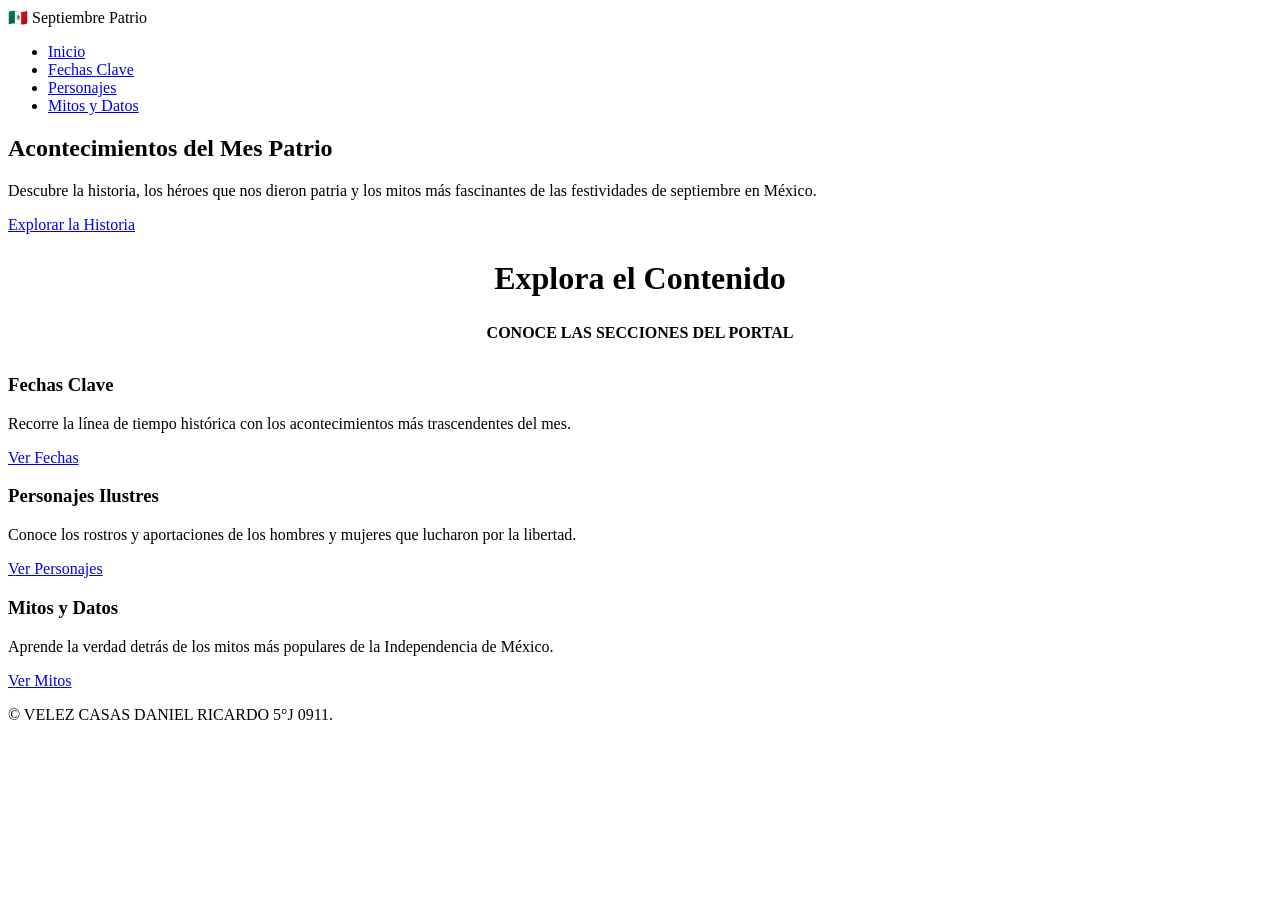
==== commit b166bd97: "Add files via upload" ====
--- a/index.html
+++ b/index.html
@@ -1,259 +1,68 @@
-<!DOCTYPE html>
-<html lang="es">
-<head>
-    <meta charset="UTF-8">
-    <meta name="viewport" content="width=device-width, initial-scale=1.0">
-    <title>Inicio - Acontecimientos del Mes Patrio</title>
-    <link href="https://fonts.googleapis.com/css2?family=Montserrat:wght@400;600;700;800&family=Open+Sans:wght@400;600&display=swap" rel="stylesheet">
+<!DOCTYPE html> <!-- Declara el tipo de documento como HTML5 -->
+<html lang="es"> <!-- Inicia la etiqueta raíz HTML especificando el idioma español -->
+<head> <!-- Abre la sección de cabecera que contiene metadatos y enlaces -->
+    <meta charset="UTF-8"> <!-- Define la codificación de caracteres en UTF-8 para admitir acentos y caracteres especiales -->
+    <meta name="viewport" content="width=device-width, initial-scale=1.0"> <!-- Configura la vista adaptable para dispositivos móviles -->
+    <title>Inicio - Acontecimientos del Mes Patrio</title> <!-- Define el título de la página visible en la pestaña del navegador -->
     
-    <style>
-        :root {
-            --verde-patrio: #006847;
-            --verde-hover: #004d34;
-            --rojo-patrio: #CE1126;
-            --rojo-hover: #a30d1e;
-            --blanco: #FFFFFF;
-            --gris-fondo: #F8F9FA;
-            --gris-card: #FFFFFF;
-            --texto-oscuro: #2B2B2B;
-            --texto-suave: #666666;
-            --dorado-acento: #D4AF37;
-            --sombra-suave: 0 4px 15px rgba(0, 0, 0, 0.08);
-            --sombra-fuerte: 0 8px 25px rgba(0, 0, 0, 0.15);
-        }
+    <link href="https://fonts.googleapis.com/css2?family=Montserrat:wght@400;600;700;800&family=Open+Sans:wght@400;600&display=swap" rel="stylesheet"> <!-- Importa las fuentes Montserrat y Open Sans desde Google Fonts -->
+    <link rel="stylesheet" href="styles.css"> <!-- Vincula la hoja de estilos CSS externa -->
+</head> <!-- Cierra la etiqueta head -->
+<body> <!-- Inicia el cuerpo visible del documento HTML -->
+    <div class="liston-patrio"></div> <!-- Renderiza la franja superior tricolor decorativa -->
 
-        * {
-            margin: 0;
-            padding: 0;
-            box-sizing: border-box;
-        }
+    <header> <!-- Inicio del bloque de cabecera superior fija -->
+        <nav> <!-- Contenedor del menú navegable -->
+            <div class="logo"> <!-- Contenedor del título o logotipo del sitio web -->
+                🇲🇽 Septiembre <span>Patrio</span> <!-- Icono de bandera y texto con énfasis rojo en "Patrio" -->
+            </div> <!-- Cierra el contenedor del logo -->
+            <ul class="nav-links"> <!-- Inicio de la lista desordenada de hipervínculos principales -->
+                <li><a href="index.html" class="active">Inicio</a></li> <!-- Enlace a Inicio con la clase activa asignada -->
+                <li><a href="linea_tiempo.html">Fechas Clave</a></li> <!-- Enlace que redirige a la línea de tiempo -->
+                <li><a href="personajes.html">Personajes</a></li> <!-- Enlace que dirige a la sección de personajes -->
+                <li><a href="mitos.html">Mitos y Datos</a></li> <!-- Enlace hacia la página de mitos y datos -->
+            </ul> <!-- Cierra la lista de hipervínculos -->
+        </nav> <!-- Cierra la barra de navegación -->
+    </header> <!-- Cierra el encabezado del sitio -->
 
-        body {
-            font-family: 'Open Sans', sans-serif;
-            background-color: var(--gris-fondo);
-            color: var(--texto-oscuro);
-            line-height: 1.6;
-        }
+    <section class="hero"> <!-- Inicia la sección principal de bienvenida (Hero) -->
+        <div class="hero-container"> <!-- Div que centra e impone ancho máximo al texto hero -->
+            <h1>Acontecimientos del Mes Patrio</h1> <!-- Título principal impreso en portada -->
+            <p>Descubre la historia, los héroes que nos dieron patria y los mitos más fascinantes de las festividades de septiembre en México.</p> <!-- Descripción introductoria principal -->
+            <a href="linea_tiempo.html" class="btn-accion">Explorar la Historia</a> <!-- Botón interactivo principal hacia la línea de tiempo -->
+        </div> <!-- Cierra el contenedor interno del hero -->
+    </section> <!-- Cierra la sección hero -->
 
-        h1, h2, h3, h4 {
-            font-family: 'Montserrat', sans-serif;
-            font-weight: 700;
-        }
+    <section> <!-- Inicia la segunda sección con índice de opciones -->
+        <h2 style="text-align: center; font-size: 2rem; color: var(--texto-oscuro);">Explora el Contenido</h2> <!-- Encabezado secundario con estilos en línea -->
+        <p style="text-align: center; color: var(--rojo-patrio); font-weight: 600; text-transform: uppercase; margin-bottom: 2rem;">Conoce las secciones del portal</p> <!-- Subtítulo de la sección en color rojo patrio -->
+        
+        <div class="grid-resumen"> <!-- Contenedor en cuadrícula para las tarjetas informativas -->
+            <div class="card-resumen"> <!-- Tarjeta individual sobre Fechas Clave -->
+                <h3>Fechas Clave</h3> <!-- Encabezado de la tarjeta 1 -->
+                <p>Recorre la línea de tiempo histórica con los acontecimientos más trascendentes del mes.</p> <!-- Descripción de tarjeta 1 -->
+                <a href="linea_tiempo.html" class="btn-accion">Ver Fechas</a> <!-- Botón directo a la línea de tiempo -->
+            </div> <!-- Cierra la tarjeta 1 -->
+            
+            <div class="card-resumen"> <!-- Tarjeta individual sobre Personajes Ilustres -->
+                <h3>Personajes Ilustres</h3> <!-- Encabezado de la tarjeta 2 -->
+                <p>Conoce los rostros y aportaciones de los hombres y mujeres que lucharon por la libertad.</p> <!-- Descripción de tarjeta 2 -->
+                <a href="personajes.html" class="btn-accion">Ver Personajes</a> <!-- Botón directo a personajes -->
+            </div> <!-- Cierra la tarjeta 2 -->
+            
+            <div class="card-resumen"> <!-- Tarjeta individual sobre Mitos y Datos -->
+                <h3>Mitos y Datos</h3> <!-- Encabezado de la tarjeta 3 -->
+                <p>Aprende la verdad detrás de los mitos más populares de la Independencia de México.</p> <!-- Descripción de tarjeta 3 -->
+                <a href="mitos.html" class="btn-accion">Ver Mitos</a> <!-- Botón directo a mitos -->
+            </div> <!-- Cierra la tarjeta 3 -->
+        </div> <!-- Cierra el contenedor de la cuadrícula -->
+    </section> <!-- Cierra la sección principal -->
 
-        .liston-patrio {
-            height: 6px;
-            width: 100%;
-            background: linear-gradient(90deg, var(--verde-patrio) 33.3%, var(--blanco) 33.3%, var(--blanco) 66.6%, var(--rojo-patrio) 66.6%);
-        }
-
-        header {
-            background-color: var(--blanco);
-            box-shadow: var(--sombra-suave);
-            position: sticky;
-            top: 0;
-            z-index: 1000;
-        }
-
-        nav {
-            max-width: 1200px;
-            margin: 0 auto;
-            display: flex;
-            justify-content: space-between;
-            align-items: center;
-            padding: 1rem 2rem;
-        }
-
-        .logo {
-            font-size: 1.4rem;
-            font-weight: 800;
-            color: var(--verde-patrio);
-            text-transform: uppercase;
-            letter-spacing: 1px;
-            display: flex;
-            align-items: center;
-            gap: 10px;
-        }
-
-        .logo span {
-            color: var(--rojo-patrio);
-        }
-
-        .nav-links {
-            display: flex;
-            list-style: none;
-            gap: 1.5rem;
-        }
-
-        .nav-links a {
-            text-decoration: none;
-            color: var(--texto-oscuro);
-            font-weight: 600;
-            transition: color 0.3s ease;
-            font-size: 0.95rem;
-        }
-
-        .nav-links a:hover, .nav-links a.active {
-            color: var(--verde-patrio);
-        }
-
-        .hero {
-            background: linear-gradient(rgba(255, 255, 255, 0.92), rgba(255, 255, 255, 0.95)),
-                        url('https://images.unsplash.com/photo-1568402102990-bc541580b59f?auto=format&fit=crop&q=80') center/cover;
-            padding: 5rem 2rem;
-            text-align: center;
-            border-bottom: 4px solid var(--verde-patrio);
-        }
-
-        .hero-container {
-            max-width: 800px;
-            margin: 0 auto;
-        }
-
-        .hero h1 {
-            font-size: 2.8rem;
-            color: var(--verde-patrio);
-            margin-bottom: 1rem;
-        }
-
-        .hero p {
-            font-size: 1.2rem;
-            color: var(--texto-suave);
-            margin-bottom: 2rem;
-        }
-
-        .btn-accion {
-            display: inline-block;
-            background-color: var(--verde-patrio);
-            color: var(--blanco);
-            padding: 0.8rem 2rem;
-            border-radius: 50px;
-            text-decoration: none;
-            font-weight: 700;
-            transition: all 0.3s ease;
-            box-shadow: 0 4px 10px rgba(0, 104, 71, 0.3);
-            border: 2px solid var(--verde-patrio);
-        }
-
-        .btn-accion:hover {
-            background-color: var(--verde-hover);
-            transform: translateY(-2px);
-            box-shadow: 0 6px 15px rgba(0, 104, 71, 0.4);
-        }
-
-        section {
-            padding: 4rem 2rem;
-            max-width: 1200px;
-            margin: 0 auto;
-        }
-
-        .grid-resumen {
-            display: grid;
-            grid-template-columns: repeat(auto-fit, minmax(280px, 1fr));
-            gap: 2rem;
-            margin-top: 2rem;
-        }
-
-        .card-resumen {
-            background: var(--blanco);
-            padding: 2rem;
-            border-radius: 12px;
-            box-shadow: var(--sombra-suave);
-            text-align: center;
-            border-top: 4px solid var(--verde-patrio);
-        }
-
-        .card-resumen h3 {
-            color: var(--verde-patrio);
-            margin-bottom: 1rem;
-        }
-
-        .card-resumen p {
-            color: var(--texto-suave);
-            margin-bottom: 1.5rem;
-        }
-
-        footer {
-            background-color: var(--blanco);
-            border-top: 1px solid #E0E0E0;
-            padding-top: 2rem;
-            margin-top: 4rem;
-        }
-
-        .footer-content {
-            max-width: 1200px;
-            margin: 0 auto;
-            padding: 0 2rem 2rem 2rem;
-            text-align: center;
-        }
-
-        .footer-content p {
-            color: var(--texto-suave);
-            font-size: 0.9rem;
-        }
-
-        @media (max-width: 768px) {
-            .nav-links {
-                display: none;
-            }
-            .hero h1 {
-                font-size: 2rem;
-            }
-        }
-    </style>
-</head>
-<body>
-    <div class="liston-patrio"></div>
-
-    <header>
-        <nav>
-            <div class="logo">
-                🇲🇽 Septiembre <span>Patrio</span>
-            </div>
-            <ul class="nav-links">
-                <li><a href="index.html" class="active">Inicio</a></li>
-                <li><a href="linea_tiempo.html">Fechas Clave</a></li>
-                <li><a href="personajes.html">Personajes</a></li>
-                <li><a href="mitos.html">Mitos y Datos</a></li>
-            </ul>
-        </nav>
-    </header>
-
-    <section class="hero">
-        <div class="hero-container">
-            <h1>Acontecimientos del Mes Patrio</h1>
-            <p>Descubre la historia, los héroes que nos dieron patria y los mitos más fascinantes de las festividades de septiembre en México.</p>
-            <a href="linea_tiempo.html" class="btn-accion">Explorar la Historia</a>
-        </div>
-    </section>
-
-    <section>
-        <h2 style="text-align: center; font-size: 2rem; color: var(--texto-oscuro);">Explora el Contenido</h2>
-        <p style="text-align: center; color: var(--rojo-patrio); font-weight: 600; text-transform: uppercase; margin-bottom: 2rem;">Conoce las secciones del portal</p>
-        
-        <div class="grid-resumen">
-            <div class="card-resumen">
-                <h3>Fechas Clave</h3>
-                <p>Recorre la línea de tiempo histórica con los acontecimientos más trascendentes del mes.</p>
-                <a href="linea_tiempo.html" class="btn-accion">Ver Fechas</a>
-            </div>
-            <div class="card-resumen">
-                <h3>Personajes Ilustres</h3>
-                <p>Conoce los rostros y aportaciones de los hombres y mujeres que lucharon por la libertad.</p>
-                <a href="personajes.html" class="btn-accion">Ver Personajes</a>
-            </div>
-            <div class="card-resumen">
-                <h3>Mitos y Datos</h3>
-                <p>Aprende la verdad detrás de los mitos más populares de la Independencia de México.</p>
-                <a href="mitos.html" class="btn-accion">Ver Mitos</a>
-            </div>
-        </div>
-    </section>
-
-    <footer>
-        <div class="footer-content">
-            <p>&copy; VELEZ CASAS DANIEL RICARDO 5°J 0911.</p>
-        </div>
-        <div class="liston-patrio"></div>
-    </footer>
-</body>
-</html>+    <footer> <!-- Abre la sección de pie de página -->
+        <div class="footer-content"> <!-- Contenedor para alinear texto en el footer -->
+            <p>&copy; VELEZ CASAS DANIEL RICARDO 5°J 0911.</p> <!-- Nombre y derechos de autor del estudiante -->
+        </div> <!-- Cierra el contenedor de texto del footer -->
+        <div class="liston-patrio"></div> <!-- Franja decorativa inferior con los tres colores patrios -->
+    </footer> <!-- Cierra la etiqueta de pie de página -->
+</body> <!-- Cierra la etiqueta del cuerpo del documento -->
+</html> <!-- Cierra la etiqueta raíz de todo el código HTML -->
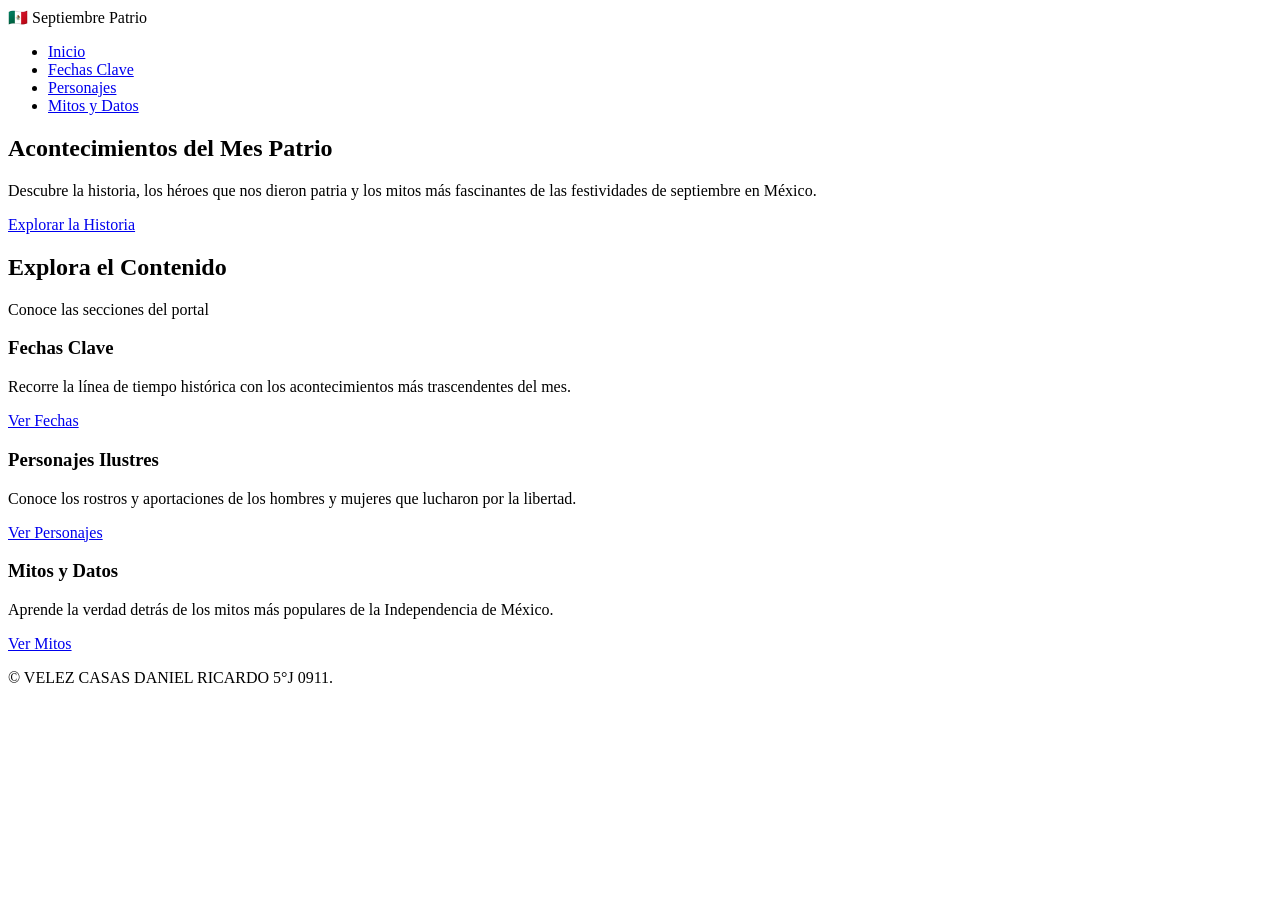
==== commit d835b7b1: "Add files via upload" ====
--- a/index.html
+++ b/index.html
@@ -5,8 +5,10 @@
     <meta name="viewport" content="width=device-width, initial-scale=1.0"> <!-- Configura la vista adaptable para dispositivos móviles -->
     <title>Inicio - Acontecimientos del Mes Patrio</title> <!-- Define el título de la página visible en la pestaña del navegador -->
     
-    <link href="https://fonts.googleapis.com/css2?family=Montserrat:wght@400;600;700;800&family=Open+Sans:wght@400;600&display=swap" rel="stylesheet"> <!-- Importa las fuentes Montserrat y Open Sans desde Google Fonts -->
-    <link rel="stylesheet" href="styles.css"> <!-- Vincula la hoja de estilos CSS externa -->
+    <link href="https://fonts.googleapis.com/css2?family=Montserrat:wght@400;600;700;800&family=Open+Sans:wght@400;600&display=swap" rel="stylesheet"> <!-- Importa las fuentes desde Google Fonts -->
+    
+    <!-- ENLACE DE CONEXIÓN CON EL ARCHIVO CSS -->
+    <link rel="stylesheet" href="styles.css">
 </head> <!-- Cierra la etiqueta head -->
 <body> <!-- Inicia el cuerpo visible del documento HTML -->
     <div class="liston-patrio"></div> <!-- Renderiza la franja superior tricolor decorativa -->
@@ -34,8 +36,8 @@
     </section> <!-- Cierra la sección hero -->
 
     <section> <!-- Inicia la segunda sección con índice de opciones -->
-        <h2 style="text-align: center; font-size: 2rem; color: var(--texto-oscuro);">Explora el Contenido</h2> <!-- Encabezado secundario con estilos en línea -->
-        <p style="text-align: center; color: var(--rojo-patrio); font-weight: 600; text-transform: uppercase; margin-bottom: 2rem;">Conoce las secciones del portal</p> <!-- Subtítulo de la sección en color rojo patrio -->
+        <h2 class="titulo-seccion">Explora el Contenido</h2> <!-- Encabezado secundario -->
+        <p class="subtitulo-seccion">Conoce las secciones del portal</p> <!-- Subtítulo de la sección -->
         
         <div class="grid-resumen"> <!-- Contenedor en cuadrícula para las tarjetas informativas -->
             <div class="card-resumen"> <!-- Tarjeta individual sobre Fechas Clave -->
